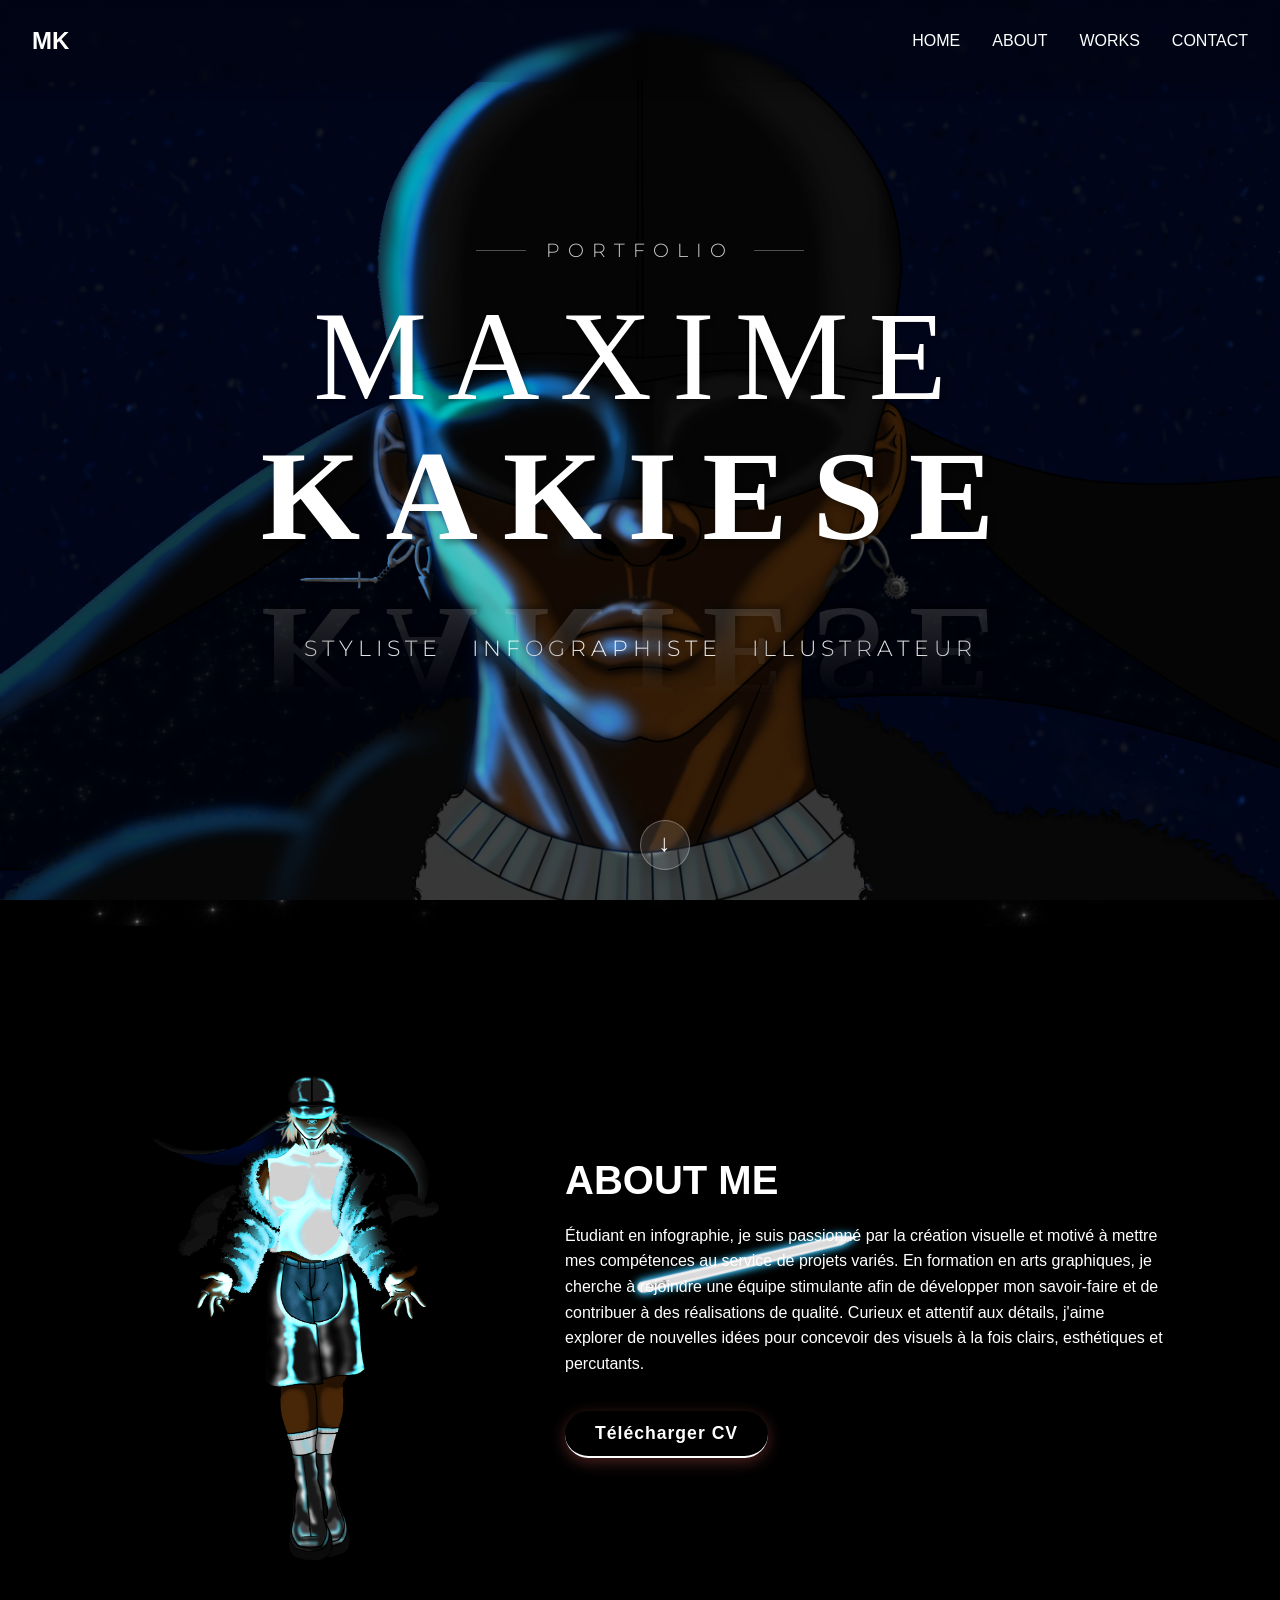
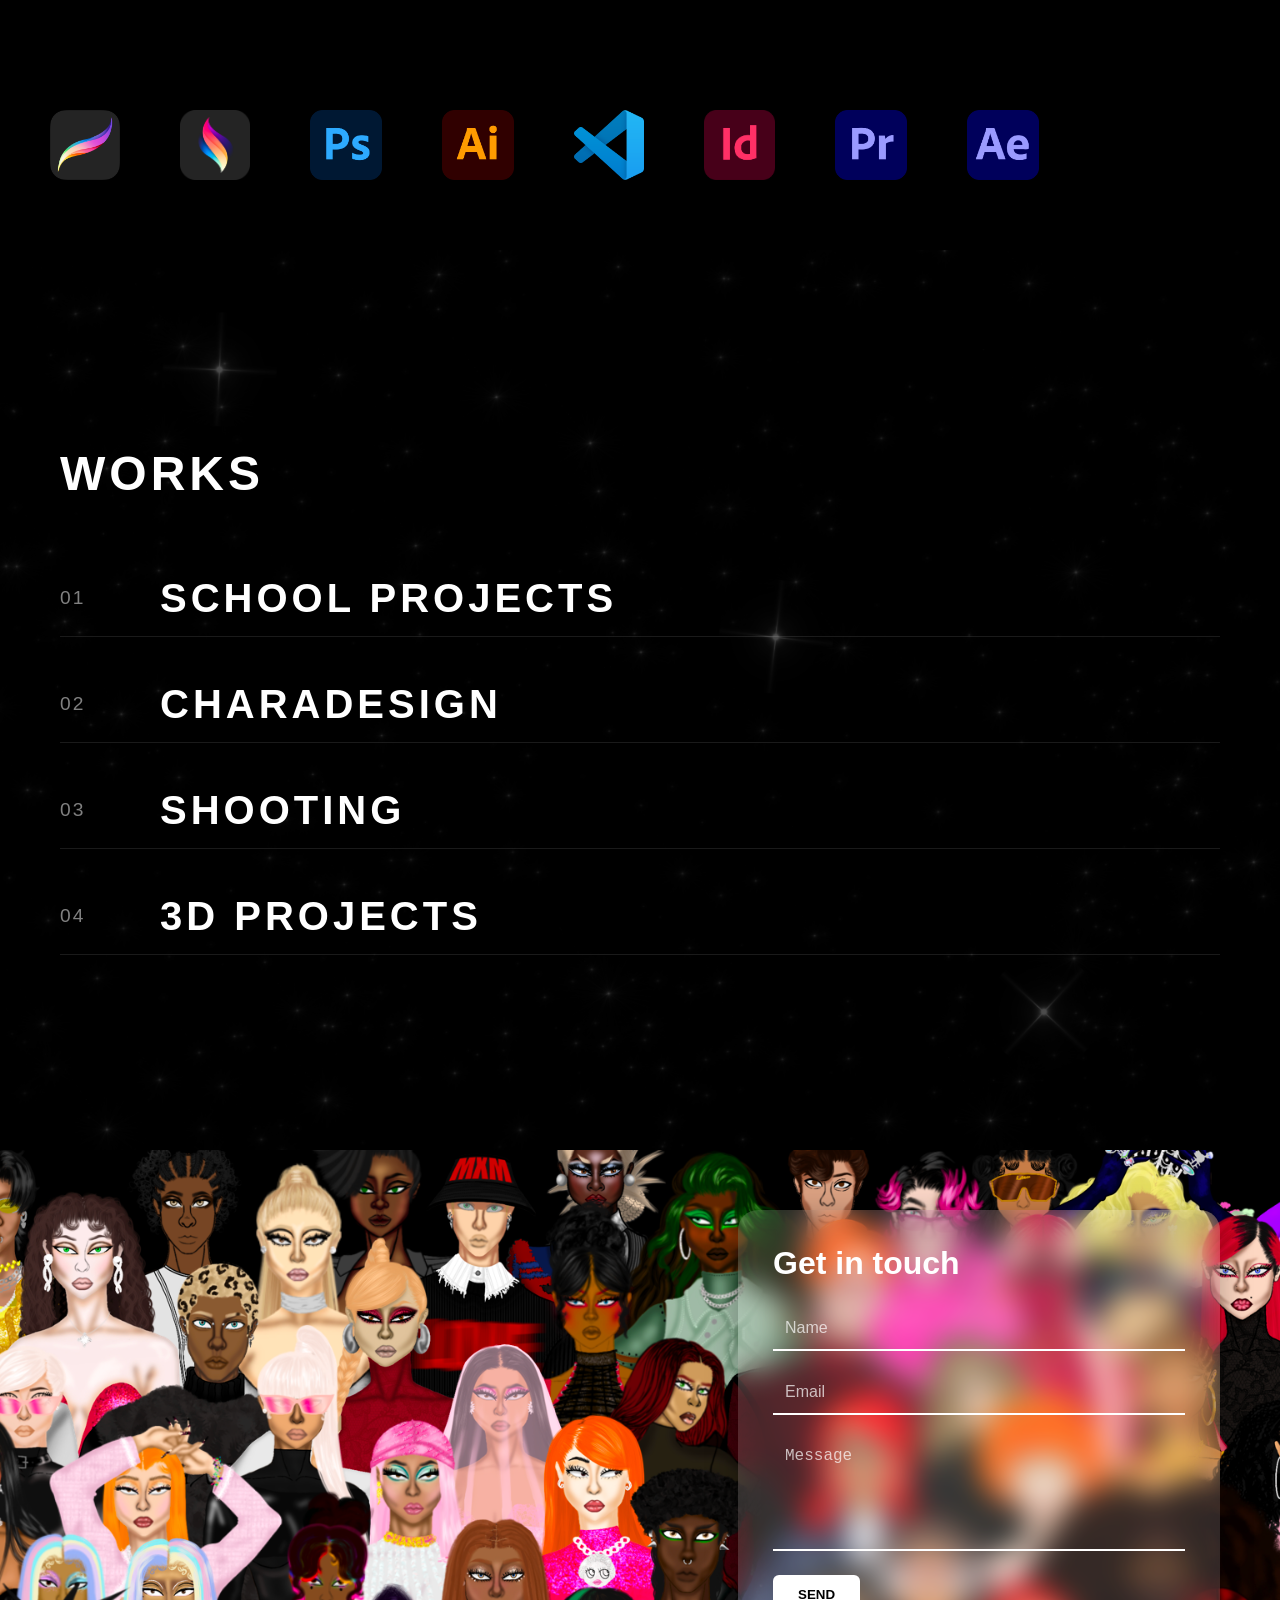
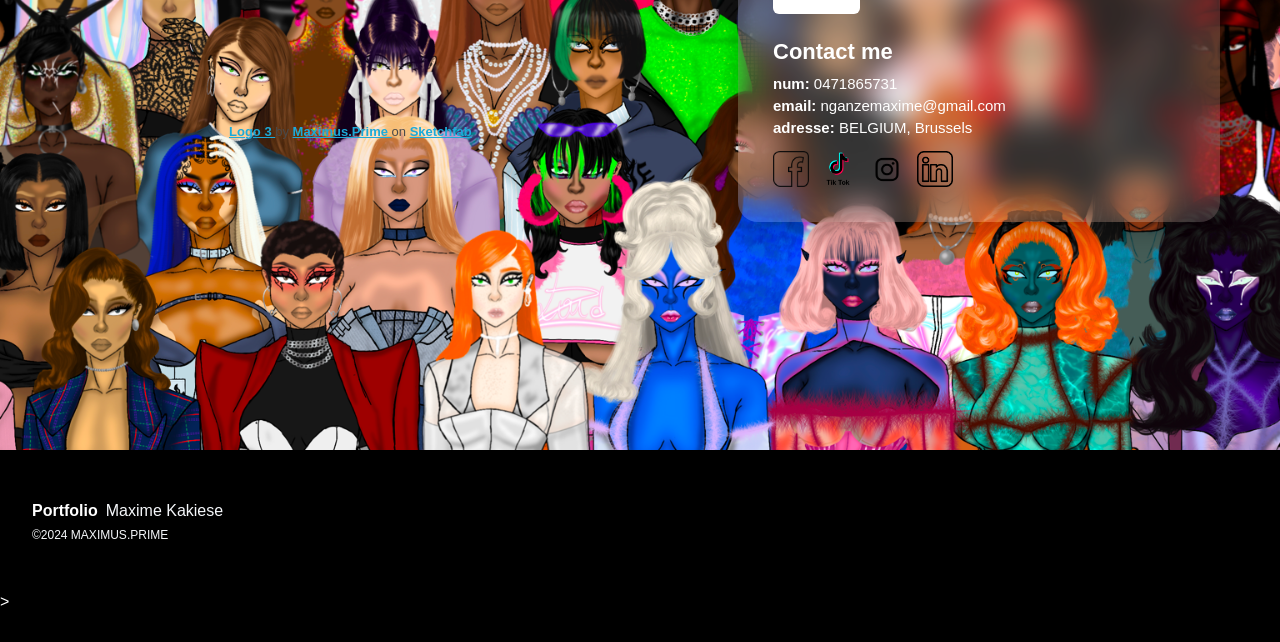
==== index.html @ 5332bec7 "Update link for fashion project in index.html" ====
<!DOCTYPE html>
<html lang="fr">
<head>
  <meta charset="UTF-8">
  <meta name="viewport" content="width=device-width, initial-scale=1.0">
  <title>Portfolio - Maxime Kakiese</title>
  <link rel="stylesheet" href="esthetic.css">
  <link rel="stylesheet" href="about.css">
  <link rel="stylesheet" href="works.css">
  <link rel="stylesheet" href="contact.css">
  <link rel="stylesheet" href="footer.css">
  <link rel="stylesheet" href="three.js">

  <!-- Google Fonts pour une typographie spéciale -->
<link rel="preconnect" href="https://fonts.googleapis.com">
<link rel="preconnect" href="https://fonts.gstatic.com" crossorigin>
<link href="https://fonts.googleapis.com/css2?family=Cormorant+Garamond:wght@300;400;600;700&family=Montserrat:wght@300;400;500&display=swap" rel="stylesheet">
</head>

<body>

<!-- Section Hero -->
<section class="hero" id="home">
  <div class="overlay"></div>

  <!-- Navbar -->
  <header class="navbar">
    <div class="logo">
      <img src="logo moi/Logo navbar.png" alt="Maxime Kakiese Logo" onerror="this.style.display='none'; this.nextElementSibling.style.display='block';">
      <span class="logo-text">MK</span>
    </div>
    <nav class="nav-links" id="navLinks">
      <a href="#home">HOME</a>
      <a href="#about">ABOUT</a>
      <a href="#works">WORKS</a>
      <a href="#contact">CONTACT</a>
    </nav>
    <div class="hamburger" id="hamburger">
      <span></span>
      <span></span>
      <span></span>
      <span></span>
    </div>
  </header>

  <!-- Contenu principal de la bannière -->
  <div class="hero-content">
    <!-- Texte "PORTFOLIO" en haut avec animation -->
    <div class="hero-supra">PORTFOLIO</div>
    
    <!-- Nom principal avec animation -->
    <div class="hero-name-container">
      <div class="first-name">MAXIME</div>
      <div class="last-name">KAKIESE</div>
    </div>
    
    <!-- Titres avec animation -->
    <div class="hero-titles">
      <div class="title-item" id="title1">STYLISTE</div>
      <div class="title-item" id="title2">INFOGRAPHISTE</div>
      <div class="title-item" id="title3">ILLUSTRATEUR</div>
    </div>
  </div>
  
  <!-- Bouton scroll -->
  <div class="scroll-indicator">
    <div class="scroll-btn">
      <span class="scroll-arrow">↓</span>
      <span class="scroll-text"></span>
    </div>
  </div>
</section>


  <!-- Script menu mobile -->
  <script>
const hamburger = document.getElementById('hamburger');
const navLinks = document.getElementById('navLinks');

hamburger.addEventListener('click', () => {
  navLinks.classList.toggle('active');
  hamburger.classList.toggle('active');
  
  // Empêcher le scroll quand le menu est ouvert
  if (navLinks.classList.contains('active')) {
    document.body.style.overflow = 'hidden';
  } else {
    document.body.style.overflow = 'auto';
  }
});

// Fermer le menu quand on clique sur un lien
navLinks.addEventListener('click', (e) => {
  if (e.target.tagName === 'A') {
    navLinks.classList.remove('active');
    hamburger.classList.remove('active');
    document.body.style.overflow = 'auto';
  }
});
  </script>

  <!-- Script pour l'effet shine sur mobile -->
<script>
// Gestion de l'effet shine sur mobile
const shinyBtn = document.querySelector('.shiny-btn');

if (shinyBtn) {
  // Pour les appareils tactiles
  shinyBtn.addEventListener('touchstart', function() {
    this.classList.add('hover-effect');
  });

  shinyBtn.addEventListener('touchend', function() {
    this.classList.remove('hover-effect');
  });

  // Détection des appareils tactiles
  if ('ontouchstart' in window) {
    document.body.classList.add('touch-device');
  }
}
</script>


  <!-- Section Présentation -->
  <section class="about-section" id="about">
    <div class="about-container">
      
      <!-- Bloc Personnage -->
      <div class="character">
        <img src="moi/moi.png" alt="Personnage" class="personnage">
        <img src="moi/stylet.png" alt="Stylet" class="stylus">
      </div>

      <!-- Bloc Texte -->
      <div class="about-text">
        <h1>ABOUT ME</h1>
        <p>
        Étudiant en infographie, je suis passionné par la création visuelle et motivé à mettre mes compétences au service de projets variés. En formation en arts graphiques, je cherche à rejoindre une équipe stimulante afin de développer mon savoir-faire et de contribuer à des réalisations de qualité. Curieux et attentif aux détails, j'aime explorer de nouvelles idées pour concevoir des visuels à la fois clairs, esthétiques et percutants.
        </p>
        <p>
        
        </p>
        <a href="CV-V4.pdf" class="shiny-btn about-btn">Télécharger CV</a>
       <!--<a href="CV-V3.pdf"><button class="shiny-btn">Télécharger CV</button></a>-->
       <!--  <a href="chemin/vers/votre/cv.pdf" target="_blank" class="shiny-btn about-btn" id="download-cv">Télécharger CV</a>-->
      </div>
    </div>

    <!-- Bandeau Logos (dans la section) -->
    <div class="logo-bar">
      <div class="logo-track">
        <img src="logo app/Procreate-Icon.png" alt="Procreate">
        <img src="logo app/dreams.D3DCTxzr.png" alt="Procreate 2">
        <img src="logo app/Adobe_Photoshop_CC_icon.svg.png" alt="Photoshop">
        <img src="logo app/Adobe_Illustrator_CC_icon.svg.png" alt="Illustrator">
        <img src="logo app/Visual_Studio_Code_1.35_icon.svg.png" alt="VS Code">
        <img src="logo app/Adobe_InDesign_CC_icon.svg.png" alt="InDesign">
        <img src="logo app/Adobe_Premiere_Pro_CC_icon.svg.png" alt="Premiere Pro">
        <img src="logo app/Adobe_After_Effects_CC_icon.svg.png" alt="After Effects">
      </div>
    </div>

  </section>

<section class="works-section" id="works">
  <div class="works-menu-container">
    <!-- Titre de section -->
    <h2 class="works-title">WORKS</h2>
    
    <!-- Menu vertical -->
    <div class="works-menu">
      <a href="https://galerie-scolaire-mq0j1orfd-nganzemaxime-7551s-projects.vercel.app/" class="works-item" id="item-fashion">
        <span class="works-number">01</span>
        <span class="works-name"> SCHOOL PROJECTs</span>
      </a>
      
      <a href="https://galerie-dessin-3cbs10uhy-nganzemaxime-7551s-projects.vercel.app/" class="works-item" id="item-charadesign">
        <span class="works-number">02</span>
        <span class="works-name">CHARADESIGN</span>
      </a>
      
      <a href="https://galerie-shoot.vercel.app/" class="works-item" id="item-shooting">
        <span class="works-number">03</span>
        <span class="works-name">SHOOTING</span>
      </a>
      
      <!-- Ajoutez d'autres liens si nécessaire -->
      <a href="about-sources.html" class="works-item" id="item-sources">
        <span class="works-number">04</span>
        <span class="works-name">3D PROJECTS</span>
      </a>
    </div>
  </div>
  
</section>





<!-- SECTION DE CONTACT -->
<section class="contact-section" id="contact">
  <div class="background"></div>

  <div class="contact-content-wrapper">
    <!-- ESPACE LOGO 3D -->
    <div id="logo-3d">
      <div class="sketchfab-embed-wrapper"> <iframe title="Logo 3" frameborder="0" allowfullscreen mozallowfullscreen="true" webkitallowfullscreen="true" allow="autoplay; fullscreen; xr-spatial-tracking" xr-spatial-tracking execution-while-out-of-viewport execution-while-not-rendered web-share src="https://sketchfab.com/models/71f1db6364d34d839df7a7aacc766dfe/embed?autospin=1&transparent=1"> </iframe> <p style="font-size: 13px; font-weight: normal; margin: 10px; color: #4A4A4A;"> <a href="https://sketchfab.com/3d-models/logo-3-71f1db6364d34d839df7a7aacc766dfe?utm_medium=embed&utm_campaign=share-popup&utm_content=71f1db6364d34d839df7a7aacc766dfe" target="_blank" rel="nofollow" style="font-weight: bold; color: #1CAAD9;"> Logo 3 </a> by <a href="https://sketchfab.com/Maximus.Prime?utm_medium=embed&utm_campaign=share-popup&utm_content=71f1db6364d34d839df7a7aacc766dfe" target="_blank" rel="nofollow" style="font-weight: bold; color: #1CAAD9;"> Maximus.Prime </a> on <a href="https://sketchfab.com?utm_medium=embed&utm_campaign=share-popup&utm_content=71f1db6364d34d839df7a7aacc766dfe" target="_blank" rel="nofollow" style="font-weight: bold; color: #1CAAD9;">Sketchfab</a></p></div>




    </div>

<!-- BLOC CONTACT -->
<div class="contact-container">
  <form class="contact-form" id="contactForm">
    <h1>Get in touch</h1>
    <input type="text" name="name" placeholder="Name" required />
    <input type="email" name="email" placeholder="Email" required />
    <textarea name="message" placeholder="Message" rows="5" required></textarea>
    <button type="submit" id="submitBtn">SEND</button>
  </form>

  <div class="contact-info">
    <h2>Contact me</h2>
    <p><strong>num:</strong> 0471865731</p>
    <p><strong>email:</strong> nganzemaxime@gmail.com</p>
    <p><strong>adresse:</strong> BELGIUM, Brussels</p>
    <div class="socials">
      <a href="#"><img src="logo app/51-513159_facebook-logo-transparent-white.png" alt="Facebook" /></a>
      <a href="https://www.tiktok.com/@iamloud_z?_r=1&_t=ZG-94BzWtivydd"><img src="logo app/pngimg.com - tiktok_PNG30.png" alt="TikTok" /></a>
      <a href="https://www.instagram.com/jonathankakiese?utm_source=qr"><img src="logo app/instagram-logo-black-transparent.png" alt="Instagram" /></a>
      <a href="https://www.linkedin.com/in/maxime-kakiese-841a61387/"><img src="logo app/Logos-Linkedin-icon.png" alt="LinkedIn" /></a>
    </div>
  </div>
</div>

<!-- Message de confirmation (caché par défaut) -->
<div class="form-message" id="formMessage"></div>

<!--
  <div class="social-icons">
  <a href="https://www.instagram.com/iamloud_z" target="_blank" rel="noopener noreferrer">
    <img src="logo moi/instagram.png" alt="Instagram">
  </a>

  <a href="https://www.linkedin.com/in/maxime-kakiese" target="_blank" rel="noopener noreferrer">
    <img src="logo moi/linkedin.png" alt="LinkedIn">
  </a>

  <a href="https://www.tiktok.com/@jonathankakiese" target="_blank" rel="noopener noreferrer">
    <img src="logo moi/Logo navbar.png" alt="Autre réseau">
  </a>
</div>
-->


</section>


  


  <script src="about.js"></script>
  


<div class="footer">
  <div class="bubbles">
    <div class="bubble" style="--size:2.0801652817889966rem; --distance:8.356971295036136rem; --position:40.74644174967222%; --time:3.2187860912496737s; --delay:-3.3993046930258206s;"></div>
    <div class="bubble" style="--size:4.79413348027648rem; --distance:8.441703613000762rem; --position:19.558237735217713%; --time:3.1686172576830463s; --delay:-2.111867102692128s;"></div>
    <div class="bubble" style="--size:2.2002923918567943rem; --distance:7.4368483302345565rem; --position:46.835436871168156%; --time:3.2511068614680076s; --delay:-2.5820266185089062s;"></div>
    <div class="bubble" style="--size:3.45601735907651rem; --distance:7.62945723366076rem; --position:24.588726623894267%; --time:2.877655592523197s; --delay:-3.061385321722062s;"></div>
    <div class="bubble" style="--size:4.670979673954733rem; --distance:7.4370767899321075rem; --position:69.19803264611028%; --time:2.9724944934061845s; --delay:-2.7743388896725025s;"></div>
    <div class="bubble" style="--size:2.1430797992438197rem; --distance:6.333213566619482rem; --position:48.73390339363167%; --time:2.5064142127991196s; --delay:-2.668653108448591s;"></div>
    <div class="bubble" style="--size:3.6658213135713362rem; --distance:9.139648422405013rem; --position:38.688835606724666%; --time:2.1659580995209304s; --delay:-3.1484379503641184s;"></div>
    <div class="bubble" style="--size:4.319315944463189rem; --distance:8.915546771080614rem; --position:15.083576455720927%; --time:2.069777634733503s; --delay:-3.5272912729315613s;"></div>
    <div class="bubble" style="--size:4.32759827264106rem; --distance:7.60105762257106rem; --position:68.62305266910731%; --time:2.3356470836693237s; --delay:-2.8078653577590047s;"></div>
   <div class="bubble" style="--size:5.088100430439583rem; --distance:9.01060264883295rem; --position:9.066366696155576%; --time:2.9627093329753187s; --delay:-3.7223478629738858s;"></div>    <div class="bubble" style="--size:3.9139108645642793rem; --distance:7.248060912600191rem; --position:90.89568505816577%; --time:3.987304790573343s; --delay:-2.069114962200583s;"></div>
    <div class="bubble" style="--size:2.0811133152477677rem; --distance:6.568315106847622rem; --position:-3.0564252982459728%; --time:3.113926096177311s; --delay:-2.2629748990066134s;"></div>
    <div class="bubble" style="--size:3.505975632678883rem; --distance:6.53902263141728rem; --position:33.28905482419788%; --time:3.8998991328241495s; --delay:-3.7716978275662223s;"></div>
    <div class="bubble" style="--size:4.454395556806114rem; --distance:9.586485673403656rem; --position:16.068053439715342%; --time:2.191312027118534s; --delay:-2.244272759414796s;"></div>
    <div class="bubble" style="--size:3.5052182216732213rem; --distance:9.800943636013361rem; --position:34.277693766523875%; --time:3.064334899267845s; --delay:-2.9363087756076007s;"></div>
    <div class="bubble" style="--size:5.12446127846137rem; --distance:9.425915918179946rem; --position:84.29119239694624%; --time:2.811999905285857s; --delay:-3.2633071035009684s;"></div>
    <div class="bubble" style="--size:4.7003423767863275rem; --distance:7.363263775316821rem; --position:92.05142989800795%; --time:2.770966489150174s; --delay:-3.2920182105841382s;"></div>
    <div class="bubble" style="--size:2.5843321307721228rem; --distance:9.137603543237082rem; --position:99.48122896096214%; --time:3.1293920682857914s; --delay:-2.869505655879614s;"></div>
    <div class="bubble" style="--size:4.047261470479222rem; --distance:7.925977988277219rem; --position:10.883067230343318%; --time:3.7499428990263404s; --delay:-2.344960651531901s;"></div>
    <div class="bubble" style="--size:4.914754050453889rem; --distance:9.034929433029813rem; --position:30.352119022777657%; --time:2.5277001447449754s; --delay:-2.921912528387932s;"></div>
    <div class="bubble" style="--size:2.1601382488532233rem; --distance:9.187251433303508rem; --position:98.92363794786503%; --time:2.804264870304999s; --delay:-2.6627735532692727s;"></div>
    <div class="bubble" style="--size:2.5055814133706376rem; --distance:7.203548061722517rem; --position:43.7282397901945%; --time:2.408669717780362s; --delay:-3.5778688312260223s;"></div>
    <div class="bubble" style="--size:4.64472500417842rem; --distance:6.784699593758074rem; --position:67.2447409707455%; --time:2.0660578184116325s; --delay:-3.3257653805356067s;"></div>
    <div class="bubble" style="--size:4.657880328340011rem; --distance:8.130851052641585rem; --position:42.55658066819681%; --time:3.4919892177402736s; --delay:-2.3414497337078024s;"></div>
    <div class="bubble" style="--size:2.72419106043846rem; --distance:7.432364639406977rem; --position:66.99933891826103%; --time:2.7622281589609385s; --delay:-2.629503628750692s;"></div>
    <div class="bubble" style="--size:3.5900408416055187rem; --distance:9.821120623248552rem; --position:88.12518379411304%; --time:2.81745678613171s; --delay:-3.373351126740178s;"></div>
    <div class="bubble" style="--size:2.047289260526629rem; --distance:8.32349835425946rem; --position:74.91115091941366%; --time:3.7393908388108237s; --delay:-2.055419057877044s;"></div>
    <div class="bubble" style="--size:4.3512193258625125rem; --distance:8.775454582274406rem; --position:36.69045692076773%; --time:2.5693639742963468s; --delay:-3.3644312687801277s;"></div>
    <div class="bubble" style="--size:4.383594749101797rem; --distance:8.587590015860538rem; --position:68.29099477635107%; --time:3.8216316459051485s; --delay:-3.540679818537996s;"></div>
    <div class="bubble" style="--size:3.7051683687507895rem; --distance:6.704766521340973rem; --position:44.84811931129352%; --time:3.747838622546609s; --delay:-3.4210639138635073s;"></div>
    <div class="bubble" style="--size:5.782604955104677rem; --distance:6.694438180906675rem; --position:15.67030459350579%; --time:3.095049038768793s; --delay:-3.467584855774032s;"></div>
    <div class="bubble" style="--size:2.116680712474891rem; --distance:8.71016219605696rem; --position:96.39282564565995%; --time:3.4495470514582127s; --delay:-3.514173406767544s;"></div>
    <div class="bubble" style="--size:5.267961340933356rem; --distance:7.1501285311357075rem; --position:6.152802175569947%; --time:3.0544132800723127s; --delay:-3.237706662558637s;"></div>
    <div class="bubble" style="--size:2.097261485903231rem; --distance:9.612134217239966rem; --position:7.296041123983404%; --time:2.827006237973819s; --delay:-3.6444794304875523s;"></div>

    <div class="bubble" style="--size:2.568045499114275rem; --distance:7.800506233514773rem; --position:34.62082563268174%; --time:3.3784913117863304s; --delay:-3.384942379789288s;"></div>
    <div class="bubble" style="--size:5.766635388420605rem; --distance:6.140350477179932rem; --position:39.00839788142505%; --time:3.204435386681142s; --delay:-3.5064128541970745s;"></div>
    <div class="bubble" style="--size:4.163181216524672rem; --distance:9.771865240805404rem; --position:70.91090053859094%; --time:3.1099519281367476s; --delay:-3.4984008087311116s;"></div>
    <div class="bubble" style="--size:4.71858816620259rem; --distance:9.429697889302663rem; --position:55.61694956281055%; --time:3.6356934381624058s; --delay:-2.147984578030793s;"></div>
    <div class="bubble" style="--size:3.6348183957157705rem; --distance:7.344102465227895rem; --position:57.7538042306058%; --time:3.9204431044604924s; --delay:-2.294467034210078s;"></div>
    <div class="bubble" style="--size:3.5969542084793513rem; --distance:6.633358677948902rem; --position:39.61889479132807%; --time:3.3113446017008368s; --delay:-3.1855793816956037s;"></div>
    <div class="bubble" style="--size:4.986860542002042rem; --distance:8.825207047583172rem; --position:23.388594598743218%; --time:3.496484824739842s; --delay:-2.2134003404551827s;"></div>
    <div class="bubble" style="--size:3.127574408354943rem; --distance:9.351483592792723rem; --position:52.34594722482738%; --time:2.815821941388704s; --delay:-2.8259428782675946s;"></div>
    <div class="bubble" style="--size:3.3777076489712163rem; --distance:9.699626858015701rem; --position:102.74750156210389%; --time:3.6534461431464758s; --delay:-2.274741897638556s;"></div>
    <div class="bubble" style="--size:5.947888396949048rem; --distance:6.764741866743013rem; --position:35.854427015488724%; --time:2.0959027741461376s; --delay:-2.2579074970632953s;"></div>
    <div class="bubble" style="--size:2.773575836383449rem; --distance:6.6331835836701rem; --position:12.025413143768297%; --time:2.1127247823923416s; --delay:-2.149816091054432s;"></div>
    <div class="bubble" style="--size:3.800101485949029rem; --distance:8.531012896258211rem; --position:101.86383941811775%; --time:2.2223632980380863s; --delay:-2.9584504649214622s;"></div>
    <div class="bubble" style="--size:4.909208232366935rem; --distance:6.695030176821354rem; --position:20.094660995333037%; --time:2.859314080224599s; --delay:-3.5390838557811057s;"></div>
    <div class="bubble" style="--size:5.399527284194774rem; --distance:7.387841828654961rem; --position:2.9521242964454792%; --time:3.1798145448258484s; --delay:-2.0165668796800764s;"></div>
    <div class="bubble" style="--size:3.8599681296839767rem; --distance:9.188046800202901rem; --position:69.58415431597318%; --time:2.7199668527288323s; --delay:-2.6464332668477675s;"></div>
    <div class="bubble" style="--size:5.2637380929126625rem; --distance:6.4764454888723675rem; --position:55.52107077566021%; --time:2.212659963986764s; --delay:-3.5315166301219953s;"></div>
    <div class="bubble" style="--size:2.514715671086261rem; --distance:9.745153448146517rem; --position:34.0564351439898%; --time:3.306248681994356s; --delay:-2.582307986330685s;"></div>
    <div class="bubble" style="--size:2.0659565506716238rem; --distance:7.327670623148885rem; --position:96.65344010841864%; --time:3.0665574529535196s; --delay:-2.608343163307657s;"></div>
    <div class="bubble" style="--size:2.679509129664135rem; --distance:8.903366505079742rem; --position:34.21004375998591%; --time:3.618292135841829s; --delay:-3.3047471525103114s;"></div>
    <div class="bubble" style="--size:4.964890401615368rem; --distance:6.967063499886671rem; --position:20.178244142301043%; --time:3.577669336045589s; --delay:-2.6167218066744917s;"></div>
    <div class="bubble" style="--size:5.121779562518553rem; --distance:9.18770135421465rem; --position:64.94790942909175%; --time:2.347719731074421s; --delay:-3.9818731433693713s;"></div>
    <div class="bubble" style="--size:4.948895181695038rem; --distance:6.363558453159277rem; --position:46.900774330839404%; --time:3.743783161718933s; --delay:-3.4519882482975843s;"></div>
    <div class="bubble" style="--size:4.585772878635666rem; --distance:7.0372921801571655rem; --position:61.68924252451403%; --time:3.8350480084353173s; --delay:-2.660732065574848s;"></div>

    <div class="bubble" style="--size:2.954202415791088rem; --distance:8.940796876483848rem; --position:85.76084080758342%; --time:2.147309897309582s; --delay:-2.814592757867444s;"></div>
    <div class="bubble" style="--size:4.286777453069054rem; --distance:8.335441796876735rem; --position:97.81755088070393%; --time:2.174671274044825s; --delay:-2.96514261011459s;"></div>
    <div class="bubble" style="--size:2.8641368646374756rem; --distance:8.544724431086536rem; --position:76.32887811001042%; --time:2.8880759311976005s; --delay:-2.1755015501860173s;"></div>
    <div class="bubble" style="--size:4.963202406648781rem; --distance:6.704712641960918rem; --position:60.84115196365336%; --time:2.588074445166666s; --delay:-3.640652418589479s;"></div>
    <div class="bubble" style="--size:3.9069365920554633rem; --distance:6.6466944243947195rem; --position:50.921869270150445%; --time:3.957887725766561s; --delay:-2.11817537955826s;"></div>
    <div class="bubble" style="--size:3.989966651247684rem; --distance:7.30863148669157rem; --position:19.47755441375196%; --time:2.0516754218067366s; --delay:-3.9194395056480618s;"></div>
    <div class="bubble" style="--size:5.014495469167585rem; --distance:9.387737716649232rem; --position:34.92221827227581%; --time:2.288501650871724s; --delay:-3.2241174920151825s;"></div>
    <div class="bubble" style="--size:2.78677823039975rem; --distance:9.719802977316395rem; --position:21.559453833275278%; --time:2.6356560015252573s; --delay:-2.7999041182410243s;"></div>
    <div class="bubble" style="--size:2.016366105892785rem; --distance:6.768282097334048rem; --position:100.92132274594834%; --time:2.8614672812931814s; --delay:-3.325563953640664s;"></div>
    <div class="bubble" style="--size:4.91724848255973rem; --distance:8.305115939344724rem; --position:3.3926648182703225%; --time:2.959948534905841s; --delay:-3.76033390315226s;"></div>
    <div class="bubble" style="--size:5.485641130435271rem; --distance:9.87030019230409rem; --position:69.83767483405111%; --time:2.3345342756155474s; --delay:-3.709611741986537s;"></div>
    <div class="bubble" style="--size:2.299112266179397rem; --distance:9.698518822470014rem; --position:56.559965429429475%; --time:3.1074592901343103s; --delay:-2.3134563365970284s;"></div>
    <div class="bubble" style="--size:4.36047845957734rem; --distance:7.315604769412225rem; --position:23.89776291392093%; --time:3.9370064443129023s; --delay:-2.5025701420217565s;"></div>
    <div class="bubble" style="--size:4.532087366489798rem; --distance:8.396424045837085rem; --position:1.423757439209183%; --time:2.326626478121457s; --delay:-3.6616718653111686s;"></div>
    <div class="bubble" style="--size:5.729045904878211rem; --distance:6.394125527006471rem; --position:13.440145870307894%; --time:2.537437788304671s; --delay:-3.354077044360989s;"></div>
    <div class="bubble" style="--size:2.4076952702561814rem; --distance:9.513394518980231rem; --position:99.35965698596462%; --time:2.48969034540198s; --delay:-2.2442230761059796s;"></div>
    <div class="bubble" style="--size:3.128536898333489rem; --distance:7.425045036307743rem; --position:15.352698079184847%; --time:2.883322244039765s; --delay:-2.1774042332270063s;"></div>
    <div class="bubble" style="--size:3.525563251281632rem; --distance:6.792042861976981rem; --position:66.9577330367099%; --time:2.964116557209059s; --delay:-3.2560290068897877s;"></div>
    <div class="bubble" style="--size:3.158199581683049rem; --distance:8.284024463904595rem; --position:33.1368309747279%; --time:2.8317877357628705s; --delay:-3.2680314937314865s;"></div>

    <div class="bubble" style="--size:2.87847992586745rem; --distance:6.008315248761868rem; --position:57.71338972193868%; --time:2.3681737765267896s; --delay:-3.4329202265748697s;"></div>
    <div class="bubble" style="--size:4.833439434171885rem; --distance:9.119720350190702rem; --position:88.55060143478352%; --time:2.15196706115023s; --delay:-2.440059791687313s;"></div>
    <div class="bubble" style="--size:4.259141146501231rem; --distance:7.901223095918405rem; --position:13.330926183784374%; --time:3.432221386900755s; --delay:-2.9717306807719033s;"></div>
    <div class="bubble" style="--size:4.273586442117256rem; --distance:7.894373694193022rem; --position:81.5078263970484%; --time:3.5016318413963963s; --delay:-3.194899217766803s;"></div>
    <div class="bubble" style="--size:3.1524992306198563rem; --distance:9.599490268960775rem; --position:98.71042260087656%; --time:3.186853290448204s; --delay:-2.167145121679683s;"></div>
    <div class="bubble" style="--size:3.1090821110755984rem; --distance:8.13805287200202rem; --position:52.13088299804877%; --time:2.299938718105114s; --delay:-2.53861687181362s;"></div>
    <div class="bubble" style="--size:4.6104444368153645rem; --distance:6.981623107934642rem; --position:16.7160515307605%; --time:2.6081243171935893s; --delay:-3.8506409113649807s;"></div>

    <div class="bubble" style="--size:3.2513635137795234rem; --distance:7.493483374043236rem; --position:50.543240468411184%; --time:3.3931685504709854s; --delay:-3.7483048260640675s;"></div>
    <div class="bubble" style="--size:5.1813553087435675rem; --distance:6.8786450259545635rem; --position:43.894229655113264%; --time:3.456092346055532s; --delay:-2.3554842231518025s;"></div>
    <div class="bubble" style="--size:2.9229997041665152rem; --distance:7.066350614054995rem; --position:73.201168436049%; --time:3.3833234913800747s; --delay:-3.8505852000728367s;"></div>
    <div class="bubble" style="--size:3.4979934730820768rem; --distance:7.609980978140297rem; --position:97.80650885496007%; --time:3.0978901418980307s; --delay:-2.584364463744529s;"></div>
    <div class="bubble" style="--size:5.012727749731917rem; --distance:7.572465864475774rem; --position:90.2735712922837%; --time:2.4596048628920437s; --delay:-3.8185479786781444s;"></div>
    <div class="bubble" style="--size:2.881430585834379rem; --distance:6.816852995953364rem; --position:11.924205852283013%; --time:3.2880703732190484s; --delay:-2.7933706996889924s;"></div>
    <div class="bubble" style="--size:2.958077900134069rem; --distance:9.953580211581286rem; --position:22.72818629170444%; --time:3.6858850515411103s; --delay:-3.742685385386676s;"></div>
  
    <div class="bubble" style="--size:5.8479888694652225rem; --distance:6.719782841225927rem; --position:70.6709927105192%; --time:3.1782817923020428s; --delay:-3.7334132149517023s;"></div>
    <div class="bubble" style="--size:2.25663583607158rem; --distance:8.371870685835324rem; --position:83.6450936514897%; --time:3.3887970226557655s; --delay:-3.901272189650281s;"></div>
    <div class="bubble" style="--size:5.121681938540652rem; --distance:8.910212305997943rem; --position:100.69408400441056%; --time:3.0584072552290205s; --delay:-2.6259339178136205s;"></div>
    <div class="bubble" style="--size:5.011242434143251rem; --distance:7.77513736717247rem; --position:33.56745482297396%; --time:2.044531388125285s; --delay:-3.7804741259469776s;"></div>
    <div class="bubble" style="--size:3.1393421566985866rem; --distance:9.388908602179905rem; --position:23.10928105974012%; --time:2.3403045404931353s; --delay:-3.1598885046074976s;"></div>
  </div>
  <div class="content">
    <div>
      <div><b>Portfolio</b><a href="#">Maxime Kakiese</a>
    </div>
    <div><a class="image" href="https://codepen.io/z-" target="_blank" style="background-image: url(&quot;https://s3-us-west-2.amazonaws.com/s.cdpn.io/199011/happy.svg&quot;)"></a>
      <p>©2024 MAXIMUS.PRIME</p>
    </div>
  </div>
</div>
<svg style="position:fixed; top:100vh">
  <defs>
    <filter id="blob">
      <feGaussianBlur in="SourceGraphic" stdDeviation="10" result="blur"></feGaussianBlur>
      <feColorMatrix in="blur" mode="matrix" values="1 0 0 0 0  0 1 0 0 0  0 0 1 0 0  0 0 0 19 -9" result="goo"></feColorMatrix>
      <feComposite in="SourceGraphic" in2="goo" operator="atop"></feComposite>
    </filter>
  </defs>
</svg>


<!-- logo 3d script-->>
<script type="module">


  const container = document.getElementById("logo-3d");
  const width = container.clientWidth;
  const height = container.clientHeight;

  const scene = new THREE.Scene();
  const camera = new THREE.PerspectiveCamera(45, width / height, 0.1, 1000);
  const renderer = new THREE.WebGLRenderer({ alpha: true, antialias: true });
  renderer.setSize(width, height);
  container.appendChild(renderer.domElement);

  const light = new THREE.HemisphereLight(0xffffff, 0x444444, 1);
  scene.add(light);

  let model;
  const loader = new GLTFLoader();
  loader.load("Boîte ext.glb", function (gltf) {
    model = gltf.scene;
    model.scale.set(10, 10, 10);
    scene.add(model);
    animate();
  }, undefined, function (error) {
    console.error("❌ Erreur de chargement :", error);
  });

  camera.position.z = 5;

  const controls = new OrbitControls(camera, renderer.domElement);
  controls.enableDamping = true;
  controls.enablePan = false;
  controls.enableZoom = true;

  let isUserInteracting = false;
  controls.addEventListener("start", () => { isUserInteracting = true; });
  controls.addEventListener("end", () => { isUserInteracting = false; });

  function animate() {
    requestAnimationFrame(animate);
    if (model && !isUserInteracting) {
      model.rotation.y += 0.005;
    }
    controls.update();
    renderer.render(scene, camera);
  }
</script>

<script>
document.addEventListener('DOMContentLoaded', function() {
  const form = document.getElementById('contactForm');
  const submitBtn = document.getElementById('submitBtn');
  const formMessage = document.getElementById('formMessage');
  
  // Créer l'élément de message s'il n'existe pas
  if (!formMessage) {
    const messageDiv = document.createElement('div');
    messageDiv.id = 'formMessage';
    messageDiv.className = 'form-message';
    form.parentNode.appendChild(messageDiv);
  }
  
  if (form) {
    form.addEventListener('submit', async function(e) {
      e.preventDefault(); // Empêche la redirection
      
      // Récupérer les données du formulaire
      const formData = new FormData(form);
      
      // Désactiver le bouton pendant l'envoi
      submitBtn.disabled = true;
      submitBtn.textContent = 'ENVOI EN COURS...';
      
      try {
        // Envoyer les données à Formspree en AJAX
        const response = await fetch('https://formspree.io/f/xrearnvy', {
          method: 'POST',
          body: formData,
          headers: {
            'Accept': 'application/json'
          }
        });
        
        if (response.ok) {
          // Succès - Afficher le message de confirmation
          showFormMessage('Message envoyé avec succès !', 'success');
          form.reset(); // Réinitialiser le formulaire
        } else {
          // Erreur
          const data = await response.json();
          showFormMessage('Erreur: ' + (data.error || 'Formulaire non trouvé'), 'error');
        }
      } catch (error) {
        // Erreur réseau
        showFormMessage('Erreur de connexion. Veuillez réessayer.', 'error');
        console.error('Erreur:', error);
      } finally {
        // Réactiver le bouton
        submitBtn.disabled = false;
        submitBtn.textContent = 'SEND';
      }
    });
  }
  
  // Fonction pour afficher le message
  function showFormMessage(message, type) {
    const messageDiv = document.getElementById('formMessage');
    if (!messageDiv) return;
    
    messageDiv.textContent = message;
    messageDiv.className = `form-message ${type} show`;
    
    // Cacher le message après 5 secondes
    setTimeout(() => {
      messageDiv.classList.remove('show');
    }, 5000);
  }
});
</script>















</body>
</html>
---- esthetic.css ----
/* Reset */
* {
  margin: 0;
  padding: 0;
  box-sizing: border-box;
}

body, html {
  font-family: Arial, sans-serif;
  height: 100%;
}

/* ===== STYLE STUDIO GHIBLI POUR LA BANNIÈRE ===== */

.hero {
  position: relative;
  min-height: 100vh;
  background: url('moi/Illustration_sans_titre 2.png') no-repeat center center/cover;
  display: flex;
  flex-direction: column;
  color: white;
  overflow: hidden;
}

.overlay {
  position: absolute;
  inset: 0;
  background: rgba(0, 0, 0, 0.25);
  z-index: 1;
}

/* Navbar */
.navbar {
  position: fixed;
  top: 0;
  left: 0;
  width: 100%;
  z-index: 1000;
  display: flex;
  justify-content: space-between;
  align-items: center;
  padding: 1rem 2rem;
  background: rgba(0, 0, 0, 0.2);
  backdrop-filter: blur(5px);
}

.navbar::after {
  content: '';
  position: absolute;
  bottom: -20px;
  left: 0;
  width: 100%;
  height: 20px;
  background: linear-gradient(to bottom, rgba(0, 0, 0, 0.15), transparent);
  backdrop-filter: blur(8px);
  pointer-events: none;
  z-index: -1;
}

/* Logo */
.logo {
  display: flex;
  align-items: center;
  height: 50px;
}

.logo img {
  height: 100%;
  width: auto;
  max-width: 120px;
  object-fit: contain;
  transition: opacity 0.3s ease;
}

.logo img:hover {
  opacity: 0.8;
}

.logo-text {
  font-size: 1.5rem;
  font-weight: bold;
  color: white;
  display: none;
}

.nav-links {
  display: flex;
  gap: 2rem;
}

.nav-links a {
  text-decoration: none;
  color: white;
  font-weight: 500;
  transition: color 0.3s;
}

.nav-links a:hover {
  color: #38bdf8;
}

/* Hamburger */
.hamburger {
  display: none;
  flex-direction: column;
  gap: 5px;
  cursor: pointer;
  z-index: 1001;
}

.hamburger span {
  width: 25px;
  height: 3px;
  background: white;
  border-radius: 2px;
  transition: all 0.3s ease;
  transform-origin: center;
}

.hamburger.active span:nth-child(1) {
  transform: rotate(45deg) translate(6px, 6px);
}

.hamburger.active span:nth-child(2) {
  opacity: 0;
  transform: scale(0);
}

.hamburger.active span:nth-child(3) {
  transform: rotate(-45deg) translate(6px, -6px);
}

/* Contenu principal - CENTRÉ */
.hero-content {
  position: relative;
  z-index: 5;
  flex: 1;
  display: flex;
  flex-direction: column;
  justify-content: center;
  align-items: center;
  padding: 0 20px;
  text-align: center;
  min-height: 100vh;
  margin: 0;
  padding-top: 0;
  padding-bottom: 0;
}

/* Texte supérieur "PORTFOLIO" */
.hero-supra {
  font-family: 'Montserrat', sans-serif;
  font-size: 1.2rem;
  letter-spacing: 8px;
  text-transform: uppercase;
  color: rgba(255, 255, 255, 0.8);
  margin-bottom: 30px;
  font-weight: 300;
  animation: fadeInDown 1.2s ease forwards;
  opacity: 0;
  transform: translateY(-30px);
  position: relative;
}

.hero-supra::before,
.hero-supra::after {
  content: '';
  position: absolute;
  top: 50%;
  width: 50px;
  height: 1px;
  background: rgba(255, 255, 255, 0.3);
}

.hero-supra::before {
  left: -70px;
}

.hero-supra::after {
  right: -70px;
}

/* Conteneur du nom */
/* Conteneur du nom - avec effet de reflet */
.hero-name-container {
  margin-bottom: 40px;
  position: relative;
}



.first-name {
  font-family: 'Aslock', serif;
  font-size: 8rem; /* Plus grand */
  font-weight: 400;
  letter-spacing: 20px; /* Espacement augmenté */
  text-transform: uppercase;
  line-height: 1;
  color: white;
  text-shadow: 2px 2px 4px rgba(0, 0, 0, 0.3);
  animation: fadeInLeft 1.2s ease forwards;
  opacity: 0;
  transform: translateX(-50px);
   z-index: 1;
}

.last-name {
  font-family: 'Aslock', serif;
  font-size: 8rem; /* Plus grand */
  font-weight: 700;
  letter-spacing: 25px; /* Espacement augmenté */
  text-transform: uppercase;
  line-height: 1.2;
  color: white;
  text-shadow: 3px 3px 6px rgba(0, 0, 0, 0.4);
  animation: fadeInRight 1.2s ease 0.3s forwards;
  opacity: 0;
  transform: translateX(50px);
  position: relative;
  display: inline-block;
   z-index: 1;
}
/* Effet de reflet */
.last-name::after {
  content: 'KAKIESE';
  position: absolute;
  top: 100%;
  left: 0;
  width: 100%;
  font-family: 'Aslock', serif;
  font-size: 8rem;
  font-weight: 700;
  letter-spacing: 25px;
  text-transform: uppercase;
  color: rgba(255, 255, 255, 0.15);
  transform: scaleY(-1);
  mask-image: linear-gradient(to bottom, transparent 20%, black 80%);
  -webkit-mask-image: linear-gradient(to bottom, transparent 20%, black 80%);
  pointer-events: none;
  z-index: -1;
}

/* Titres */
.hero-titles {
  display: flex;
  justify-content: center;
  align-items: center;
  gap: 30px;
  flex-wrap: wrap;
  margin-top: 20px;
}

.title-item {
  font-family: 'Montserrat', sans-serif;
  font-size: 1.4rem;
  font-weight: 300;
  letter-spacing: 5px;
  text-transform: uppercase;
  color: rgba(255, 255, 255, 0.9);
  animation: fadeInUp 0.8s ease forwards;
  opacity: 0;
  transform: translateY(20px);
}

#title1 { animation-delay: 0.6s; }
#title2 { animation-delay: 0.9s; }
#title3 { animation-delay: 1.2s; }

/* Indicateur de scroll */
/* Indicateur de scroll - BOUTON BRILLANT CENTRÉ */
.scroll-indicator {
  position: absolute;
  bottom: 30px;
  left: 50%;
  transform: translateX(-50%);
  display: flex;
  justify-content: center;
  align-items: center;
  z-index: 10;
  opacity: 0;
  animation: fadeIn 1s ease 2s forwards;
}

.scroll-btn {
  display: flex;
  flex-direction: column;
  align-items: center;
  justify-content: center;
  width: 50px;
  height: 50px;
  background: rgba(255, 255, 255, 0.1);
  backdrop-filter: blur(5px);
  border: 1px solid rgba(255, 255, 255, 0.3);
  border-radius: 50%;
  cursor: pointer;
  transition: all 0.3s ease;
  position: relative;
  overflow: hidden;
  box-shadow: 0 4px 15px rgba(0, 0, 0, 0.2);
}

.scroll-btn::before {
  content: '';
  position: absolute;
  top: 0;
  left: -100%;
  width: 100%;
  height: 100%;
  background: linear-gradient(90deg, transparent, rgba(255, 255, 255, 0.4), transparent);
  transition: left 0.5s ease;
  z-index: -1;
}

.scroll-btn:hover {
  transform: translateY(-5px);
  background: rgba(255, 255, 255, 0.2);
  border-color: rgba(255, 255, 255, 0.8);
  box-shadow: 0 6px 20px rgba(255, 255, 255, 0.3);
}

.scroll-btn:hover::before {
  left: 100%;
}

.scroll-btn:active {
  transform: translateY(0);
}

.scroll-arrow {
  font-size: 1.5rem;
  color: white;
  line-height: 1;
  animation: bounceArrow 2s ease-in-out infinite;
}

.scroll-text {
  font-family: 'Montserrat', sans-serif;
  font-size: 0.7rem;
  letter-spacing: 2px;
  color: white;
  margin-top: 5px;
  opacity: 0.8;
  transition: opacity 0.3s ease;
}

.scroll-btn:hover .scroll-text {
  opacity: 1;
}

@keyframes bounceArrow {
  0%, 100% { 
    transform: translateY(0); 
  }
  50% { 
    transform: translateY(8px); 
  }
}

/* Animations */
@keyframes fadeInDown {
  from {
    opacity: 0;
    transform: translateY(-30px);
  }
  to {
    opacity: 1;
    transform: translateY(0);
  }
}

@keyframes fadeInLeft {
  from {
    opacity: 0;
    transform: translateX(-50px);
  }
  to {
    opacity: 1;
    transform: translateX(0);
  }
}

@keyframes fadeInRight {
  from {
    opacity: 0;
    transform: translateX(50px);
  }
  to {
    opacity: 1;
    transform: translateX(0);
  }
}

@keyframes fadeInUp {
  from {
    opacity: 0;
    transform: translateY(20px);
  }
  to {
    opacity: 1;
    transform: translateY(0);
  }
}

@keyframes fadeIn {
  from { opacity: 0; }
  to { opacity: 1; }
}

@keyframes scrollPulse {
  0% { transform: scaleY(0.5); opacity: 0.3; }
  50% { transform: scaleY(1); opacity: 1; }
  100% { transform: scaleY(0.5); opacity: 0.3; }
}

@keyframes bounceArrow {
  0%, 100% { transform: translateY(0); }
  50% { transform: translateY(10px); }
}

/* ===== STYLES DU BOUTON TÉLÉCHARGER CV (INCHANGÉS) ===== */

.about-btn {
  display: inline-block;
  margin-top: 30px;
  padding: 12px 30px;
  font-size: 1.1rem;
  background: linear-gradient(45deg, transparent, transparent, transparent);
  background-size: 200% auto;
  color: white;
  border: none;
  border-radius: 50px;
  cursor: pointer;
  transition: 0.3s;
  font-weight: bold;
  letter-spacing: 1px;
  text-decoration: none;
  box-shadow: 0 4px 15px rgba(255, 107, 107, 0.3);
  border: none;
  outline: none;
}

.about-btn:hover {
  background-position: right center;
  transform: translateY(-2px);
  box-shadow: 0 6px 20px rgba(255, 255, 255, 0.4);
  color: white;
  text-decoration: none;
}

.about-btn:visited {
  color: white;
  text-decoration: none;
}

/* Effet shine pour le bouton */
.shiny-btn {
  position: relative;
  overflow: hidden;
}

.shiny-btn::before {
  content: '';
  position: absolute;
  top: 0;
  left: -100%;
  width: 100%;
  height: 100%;
  background: linear-gradient(90deg, transparent, rgba(255,255,255,0.3), transparent);
  transition: left 0.5s;
  z-index: 1;
}

.shiny-btn:hover::before {
  left: 100%;
}

/* Version mobile du bouton */
@media (max-width: 768px) {
  .about-btn {
    margin-top: 20px;
    padding: 10px 25px;
    font-size: 1rem;
  }
}

/* ===== RESPONSIVE POUR LA BANNIÈRE ===== */
@media (max-width: 1200px) {
  .first-name, .last-name, .last-name::after {
    font-size: 6rem;
    letter-spacing: 15px;
  }
  
  .last-name::after {
    font-size: 6rem;
    letter-spacing: 15px;
  }
  
  .hero-supra::before,
  .hero-supra::after {
    width: 30px;
  }
  
  .hero-supra::before { left: -50px; }
  .hero-supra::after { right: -50px; }
}

@media (max-width: 992px) {
  .first-name, .last-name, .last-name::after {
    font-size: 5rem;
    letter-spacing: 12px;
  }
  
  .last-name::after {
    font-size: 5rem;
    letter-spacing: 12px;
  }
  
  .title-item {
    font-size: 1.2rem;
    letter-spacing: 4px;
  }
}

@media (max-width: 768px) {
  .hamburger {
    display: flex !important;
    position: fixed !important;
    top: 15px !important;
    right: 20px !important;
    z-index: 9999 !important;
  }

  .nav-links {
    position: fixed;
    top: 0;
    left: 0;
    width: 100vw;
    height: 100vh;
    background: rgba(0, 0, 0, 0.95);
    backdrop-filter: blur(20px);
    display: none;
    flex-direction: column;
    justify-content: center;
    align-items: center;
    gap: 3rem;
    z-index: 9998;
  }

  .nav-links.active {
    display: flex;
  }

  .nav-links a {
    font-size: 2rem;
    font-weight: 600;
    color: white;
    text-transform: uppercase;
    letter-spacing: 2px;
    opacity: 0;
    transform: translateY(20px);
    transition: all 0.3s ease;
  }

  .nav-links.active a {
    opacity: 1;
    transform: translateY(0);
  }

  .nav-links.active a:nth-child(1) { transition-delay: 0.1s; }
  .nav-links.active a:nth-child(2) { transition-delay: 0.2s; }
  .nav-links.active a:nth-child(3) { transition-delay: 0.3s; }
  .nav-links.active a:nth-child(4) { transition-delay: 0.4s; }

  .first-name, .last-name, .last-name::after {
    font-size: 3.5rem;
    letter-spacing: 8px;
  }
  
  .last-name::after {
    font-size: 3.5rem;
    letter-spacing: 8px;
  }
  
  .hero-supra {
    font-size: 1rem;
    letter-spacing: 6px;
  }
  
  .hero-supra::before,
  .hero-supra::after {
    display: none;
  }
  
  .hero-titles {
    gap: 10px;
    flex-direction: column;
  }
  
  .title-item {
    font-size: 1.1rem;
    letter-spacing: 4px;
    margin: 3px 0;
  }
  
  .scroll-indicator {
    bottom: 20px;
  }
  
  .scroll-line {
    height: 30px;
  }
}

@media (max-width: 480px) {
  .first-name, .last-name, .last-name::after {
    font-size: 2.5rem;
    letter-spacing: 5px;
  }
  
  .last-name::after {
    font-size: 2.5rem;
    letter-spacing: 5px;
  }
  
  .hero-supra {
    font-size: 0.8rem;
    letter-spacing: 4px;
  }
  
  .title-item {
    font-size: 0.9rem;
    letter-spacing: 3px;
  }
}

/* Styles supplémentaires pour mobile (conservés) */
.touch-device .shiny-btn:active {
  transform: translateY(-3px);
  box-shadow: 0 8px 25px rgba(0, 0, 0, 0.3);
}

.touch-device .shiny-btn:active::before {
  animation: shine 1.5s infinite;
}
---- about.css ----
/* --- Reset & Base --- */
body {
  margin: 0;
  background: black url('moi/fond etoilee.png') no-repeat center center/cover;
  color: white;
  font-family: Arial, sans-serif;
  overflow-x: hidden;
}

/* --- SECTION ABOUT --- */
.about-section {
  min-height: 100vh;            /* occupe toute la hauteur de l’écran */
  display: flex;
  flex-direction: column;       /* empile contenu + bandeau */
  justify-content: center;
  align-items: center;
  padding: 50px 20px;
  box-sizing: border-box;
}

.about-container {
  flex: 1;
  display: flex;
  justify-content: center;
  align-items: center;
  gap: 50px;
  max-width: 1200px;
  width: 100%;
  text-align: left;
  position: relative;   
  min-height: 80vh;   /* 🔥 empêche le débordement du texte */
}

/* Personnage */
.character {
  position: relative;
  width: 400px;                  /* Base desktop */
  animation: float 5s ease-in-out infinite;
  z-index: 1;                    
}

.personnage {
  width: 100%;
}

.stylus {
  position: absolute;
  top: -50px;          
  left: 50%;           
  transform: translateX(-50%) rotate(0deg);
  width: 600px;
  transform-origin: center bottom;  
  animation: swing 4s ease-in-out infinite;
}

/* Texte */
.about-text {
  max-width: 600px;
  z-index: 2; 
}

.about-text h1 {
  font-size: 2.5em;
  margin-bottom: 20px;
}

.about-text p {
  line-height: 1.6;
  margin-bottom: 15px;
}

.about-text a {
  display: inline-block;
  margin-top: 20px;
  color: white;
  text-decoration: none;
  font-weight: bold;
  border-bottom: 2px solid white;
}

/* Animations */
@keyframes float {
  0%, 100% { transform: translateY(0); }
  50% { transform: translateY(-20px); }
}

@keyframes swing {
  0%   { transform: translateX(-50%) rotate(0deg); }
  25%  { transform: translateX(-50%) rotate(5deg); }
  50%  { transform: translateX(-50%) rotate(0deg); }
  75%  { transform: translateX(-50%) rotate(-5deg); }
  100% { transform: translateX(-50%) rotate(0deg); }
}

/* --- Bandeau Logos --- */
.logo-bar {
  width: 100%;
  background: transparent; /* rouge transparent */
  overflow: hidden;
  height: 90px;
  display: flex;
  align-items: left;
  margin-top: 40px;
}

.logo-track {
  display: flex;
  width: max-content;
  animation: scroll 20s linear infinite;
}

.logo-track img {
  height: 70px;
  margin: 0 30px;
}

@keyframes scroll {
  0% { transform: translateX(100%); }
  100% { transform: translateX(-100%); }
}

/* --- Responsive --- */
@media (max-width: 1024px) {
  .about-container {
    gap: 30px;
  }
  .character {
    width: 450px;  /* 🔥 plus grand */
  }
  .about-text h1 {
    font-size: 2em;
  }
}

@media (max-width: 768px) {
  .about-container {
    flex-direction: column;
    align-items: center;
    text-align: center;
  }

  .character {
    width: 500px;   /* 🔥 encore plus grand */
    position: relative;
    z-index: 1;
  }

  .about-text {
    position: relative;
    margin-top: -120px;     /* remonte le texte sur la moitié basse du perso */
    background: rgba(0,0,0,0.5); 
    padding: 15px;
    border-radius: 10px;
    max-width: 90%;
    z-index: 2;
  }

  .logo-bar {
    position: relative;
    margin-top: 20px;
    display: flex;
    justify-content: center;  
    align-items: center;
    height: auto;
    background: transparent;  
  }

  .logo-track {
    animation: scroll 15s linear infinite;
  }
}

@media (max-width: 480px) {
  .character {
    width: 550px;   /* 🔥 super grand sur mobile */
  }
  .about-text h1 {
    font-size: 1.6em;
  }
  .about-text p {
    font-size: 0.9em;
  }
  .logo-bar {
    height: 70px;
  }
  .logo-track img {
    height: 50px;
    margin: 0 15px;
  }
}
---- works.css ----
/* works.css - Style pour le menu vertical */

.works-section {
  min-height: 100vh;
  display: flex;
  align-items: center;
  justify-content: center;
  background: black url('moi/fond etoilee.png') no-repeat center center/cover;
  position: relative;
  padding: 50px 20px;
}

.works-menu-container {
  max-width: 1200px;
  width: 100%;
  margin: 0 auto;
  padding: 0 20px;
}

.works-title {
  font-size: 3rem;
  font-weight: 800;
  color: white;
  margin-bottom: 60px;
  text-transform: uppercase;
  letter-spacing: 4px;
  opacity: 0;
  animation: fadeInUp 0.8s ease forwards;
  position: relative;
  display: inline-block;
}



.works-menu {
  display: flex;
  flex-direction: column;
  gap: 30px;
}

.works-item {
  display: flex;
  align-items: center;
  gap: 40px;
  text-decoration: none;
  color: white;
  padding: 15px 0;
  border-bottom: 1px solid rgba(255, 255, 255, 0.1);
  transition: all 0.4s ease;
  opacity: 0;
  transform: translateY(30px);
  animation: fadeInUp 0.6s ease forwards;
  position: relative;
  overflow: hidden;
}

/* Animation différée pour chaque élément */
.works-item:nth-child(1) { animation-delay: 0.2s; }
.works-item:nth-child(2) { animation-delay: 0.4s; }
.works-item:nth-child(3) { animation-delay: 0.6s; }
.works-item:nth-child(4) { animation-delay: 0.8s; }
.works-item:nth-child(5) { animation-delay: 1s; }

.works-number {
  font-size: 1.2rem;
  font-weight: 300;
  color: rgba(255, 255, 255, 0.5);
  letter-spacing: 2px;
  min-width: 60px;
  transition: all 0.3s ease;
}

.works-name {
  font-size: 2.5rem;
  font-weight: 700;
  text-transform: uppercase;
  letter-spacing: 4px;
  transition: all 0.3s ease;
  position: relative;
}

/* Effet de survol */
.works-item:hover {
  border-bottom-color: #ffffff;
  transform: translateX(20px);
  padding-left: 20px;
}

.works-item:hover .works-number {
  color: #feca57;
  transform: scale(1.1);
}

.works-item:hover .works-name {
  color: #ffffff;
  text-shadow: 0 0 10px rgba(255, 107, 107, 0.5);
}

/* Effet de brillance au survol */
.works-item::before {
  content: '';
  position: absolute;
  top: 0;
  left: -100%;
  width: 100%;
  height: 100%;
  background: linear-gradient(90deg, transparent, rgba(255, 255, 255, 0.1), transparent);
  transition: left 0.6s ease;
}

.works-item:hover::before {
  left: 100%;
}

/* Animation d'entrée */
@keyframes fadeInUp {
  from {
    opacity: 0;
    transform: translateY(30px);
  }
  to {
    opacity: 1;
    transform: translateY(0);
  }
}

/* Style responsive */
@media (max-width: 768px) {
  .works-title {
    font-size: 2.5rem;
    margin-bottom: 40px;
  }
  
  .works-item {
    gap: 20px;
  }
  
  .works-number {
    font-size: 1rem;
    min-width: 45px;
  }
  
  .works-name {
    font-size: 1.5rem;
    letter-spacing: 2px;
  }
}

@media (max-width: 480px) {
  .works-title {
    font-size: 2rem;
  }
  
  .works-item {
    flex-direction: column;
    align-items: flex-start;
    gap: 5px;
  }
  
  .works-number {
    font-size: 0.9rem;
  }
  
  .works-name {
    font-size: 1.2rem;
  }
  
  .works-item:hover {
    transform: translateX(10px);
  }
}

/* Option : Effet de hover avec image d'arrière-plan */
.works-section {
  position: relative;
}

.works-section::before {
  content: '';
  position: absolute;
  top: 0;
  left: 0;
  width: 100%;
  height: 100%;
  background: rgba(0, 0, 0, 0.7);
  z-index: 0;
}

.works-menu-container {
  position: relative;
  z-index: 1;
}

/* Ajoutez ceci pour un effet d'image au survol */
.works-item {
  position: relative;
  z-index: 2;
}

.works-item::after {
  content: '';
  position: absolute;
  top: 50%;
  right: 10%;
  width: 150px;
  height: 150px;
  background-size: cover;
  background-position: center;
  opacity: 0;
  transform: translateY(-50%) scale(0.8);
  transition: all 0.4s ease;
  border-radius: 10px;
  box-shadow: 0 10px 30px rgba(0,0,0,0.5);
  pointer-events: none;
  z-index: -1;
}

#item-fashion:hover::after {
  content: '';
  background-image: url('image menu /fashion.png');
  opacity: 0.3;
  transform: translateY(-50%) scale(1);
  right: 5%;
}

#item-charadesign:hover::after {
  content: '';
  background-image: url('image menu /Illustration_sans_titre 2.png');
  opacity: 0.3;
  transform: translateY(-50%) scale(1);
  right: 5%;
}

#item-shooting:hover::after {
  content: '';
  background-image: url('image menu /shuting.png');
  opacity: 0.3;
  transform: translateY(-50%) scale(1);
  right: 5%;
}
---- contact.css ----
/* RESET */
* {
    margin: 0;
    padding: 0;
    box-sizing: border-box;
}

body {
    font-family: Arial, sans-serif;
}

/* SECTION CONTACT */
.contact-section {
  position: relative;
  width: 100%;
  min-height: 100vh;
  display: flex;
  justify-content: center; /* centré globalement */
  align-items: flex-start;
  padding: 60px;
  overflow: hidden;
}

/* Image de fond */
.contact-section .background {
  position: absolute;
  top: 0;
  left: 0;
  width: 100%;
  height: 100%;
  background: url("background-contact.png") no-repeat center center/cover;
  z-index: -1;
}

/* WRAPPER CONTACT */
.contact-content-wrapper {
  display: flex;
  justify-content: center; /* centre globalement */
  align-items: flex-start;
  gap: 60px; /* espace entre le 3D et le formulaire */
  width: 100%;
  max-width: 1400px; /* largeur max */
  margin: 0 auto; /* centre horizontalement */
}

/* 3D MODEL */
#logo-3d {
  flex: 1.2; /* prend plus de place que le formulaire */
  display: flex;
  justify-content: center;
  align-items: center;
}

#logo-3d iframe {
  width: 100%;
  height: 500px;
  border: none;
  border-radius: 20px;
}

/* FORMULAIRE */
.contact-container {
  flex: 0.8; /* moins large que le modèle 3D */
  max-width: 500px;
  background: rgba(255, 255, 255, 0.15);
  border-radius: 20px;
  backdrop-filter: blur(15px);
  -webkit-backdrop-filter: blur(15px);
  box-shadow: 0 8px 32px rgba(0, 0, 0, 0.3);
  padding: 35px;
  color: white;
  display: flex;
  flex-direction: column;
  gap: 25px;
  margin: 0;
}

/* FORMULAIRE STYLES */
.contact-form h1 {
  font-size: 32px;
  margin-bottom: 15px;
  font-weight: bold;
}

.contact-form input,
.contact-form textarea {
  width: 100%;
  padding: 12px;
  margin: 10px 0;
  border: none;
  border-bottom: 2px solid white;
  background: transparent;
  color: white;
  font-size: 16px;
  outline: none;
}

.contact-form input::placeholder,
.contact-form textarea::placeholder {
  color: rgba(255, 255, 255, 0.7);
}

.contact-form textarea {
  resize: none;
}

.contact-form button {
  padding: 12px 25px;
  background: white;
  color: black;
  font-weight: bold;
  border: none;
  border-radius: 6px;
  cursor: pointer;
  margin-top: 10px;
}

/* INFOS */
.contact-info h2 {
  font-size: 22px;
  margin-bottom: 10px;
}

.contact-info p {
  font-size: 15px;
  margin: 5px 0;
}

/* ICONES RÉSEAUX */
.socials {
  margin-top: 15px;
  display: flex;
  gap: 12px;
}

.socials img {
  width: 36px;
  height: 36px;
  object-fit: contain;
  display: block;
}

/* Style pour le message de confirmation */
.form-message {
  position: fixed;
  top: 30px;
  right: 30px;
  padding: 15px 25px;
  border-radius: 10px;
  background: rgba(0, 0, 0, 0.9);
  backdrop-filter: blur(10px);
  -webkit-backdrop-filter: blur(10px);
  color: white;
  font-weight: 500;
  box-shadow: 0 10px 30px rgba(0, 0, 0, 0.3);
  transform: translateX(400px);
  transition: transform 0.3s ease;
  z-index: 10000;
  border-left: 4px solid #4CAF50;
  max-width: 350px;
  word-wrap: break-word;
}

.form-message.success {
  border-left-color: #4CAF50;
  background: rgba(0, 0, 0, 0.95);
}

.form-message.error {
  border-left-color: #f44336;
  background: rgba(0, 0, 0, 0.95);
}

.form-message.show {
  transform: translateX(0);
}

/* Animation pour le bouton pendant l'envoi */
.contact-form button[type="submit"]:disabled {
  opacity: 0.7;
  cursor: not-allowed;
  background: #cccccc;
}

/* Style pour le message de confirmation dans le formulaire (alternative) */
.contact-form .confirmation-message {
  margin-top: 15px;
  padding: 10px;
  border-radius: 5px;
  text-align: center;
  animation: fadeIn 0.3s ease;
}

@keyframes fadeIn {
  from { opacity: 0; transform: translateY(-10px); }
  to { opacity: 1; transform: translateY(0); }
}

/* Responsive */
@media (max-width: 768px) {
  .form-message {
    top: 20px;
    right: 20px;
    left: 20px;
    max-width: none;
  }
}

/* --- RESPONSIVE --- */
@media (max-width: 900px) {
  .contact-content-wrapper {
    flex-direction: column;
    align-items: center;
  }

  #logo-3d {
    width: 100%;
  }

  #logo-3d iframe {
    height: 350px;
  }

  .contact-container {
    width: 100%;
    max-width: 500px;
  }
}
---- footer.css ----
body {
  margin: 0;
  font-family: "Open Sans", sans-serif;
}

.footer {
  z-index: 1;
  --footer-background:#000000;
  display: grid;
  position: relative;
  grid-area: footer;
  min-height: 12rem;
}
.footer .bubbles {
  position: absolute;
  top: 0;
  left: 0;
  right: 0;
  height: 1rem;
  background: var(--footer-background);
  filter: url("#blob");
}
.footer .bubbles .bubble {
  position: absolute;
  left: var(--position, 50%);
  background: var(--footer-background);
  border-radius: 100%;
  -webkit-animation: bubble-size var(--time, 4s) ease-in infinite var(--delay, 0s), bubble-move var(--time, 4s) ease-in infinite var(--delay, 0s);
  animation: bubble-size var(--time, 4s) ease-in infinite var(--delay, 0s), bubble-move var(--time, 4s) ease-in infinite var(--delay, 0s);
  transform: translate(-50%, 100%);
}
.footer .content {
  z-index: 2;
  display: grid;
  grid-template-columns: 1fr auto;
  grid-gap: 4rem;
  padding: 2rem;
  background: var(--footer-background);
}
.footer .content a, .footer .content p {
  color: #F5F7FA;
  text-decoration: none;
}
.footer .content b {
  color: white;
}
.footer .content p {
  margin: 0;
  font-size: 0.75rem;
}
.footer .content > div {
  display: flex;
  flex-direction: column;
  justify-content: center;
}
.footer .content > div > div {
  margin: 0.25rem 0;
}
.footer .content > div > div > * {
  margin-right: 0.5rem;
}
.footer .content > div .image {
  align-self: center;
  width: 4rem;
  height: 4rem;
  margin: 0.25rem 0;
  background-size: cover;
  background-position: center;
}

@-webkit-keyframes bubble-size {
  0%, 75% {
    width: var(--size, 1rem);
    height: var(--size, 1rem);
  }
  100% {
    width: var(--size, 1rem);
    height: var(--size, 1rem);
  }
}

@keyframes bubble-size {
  0%, 75% {
    width: var(--size, 1rem);
    height: var(--size, 1rem);
  }
  100% {
    width: var(--size, 1rem);
    height: var(--size, 1rem);
  }
}
@-webkit-keyframes bubble-move {
  0% {
    transform: translate(-50%, 100%);
  }
  100% {
    transform: translate(-50%, -100%);
  }
}
@keyframes bubble-move {
  0% {
    transform: translate(-50%, 100%);
  }
  100% {
    transform: translate(-50%, -100%);
  }
}
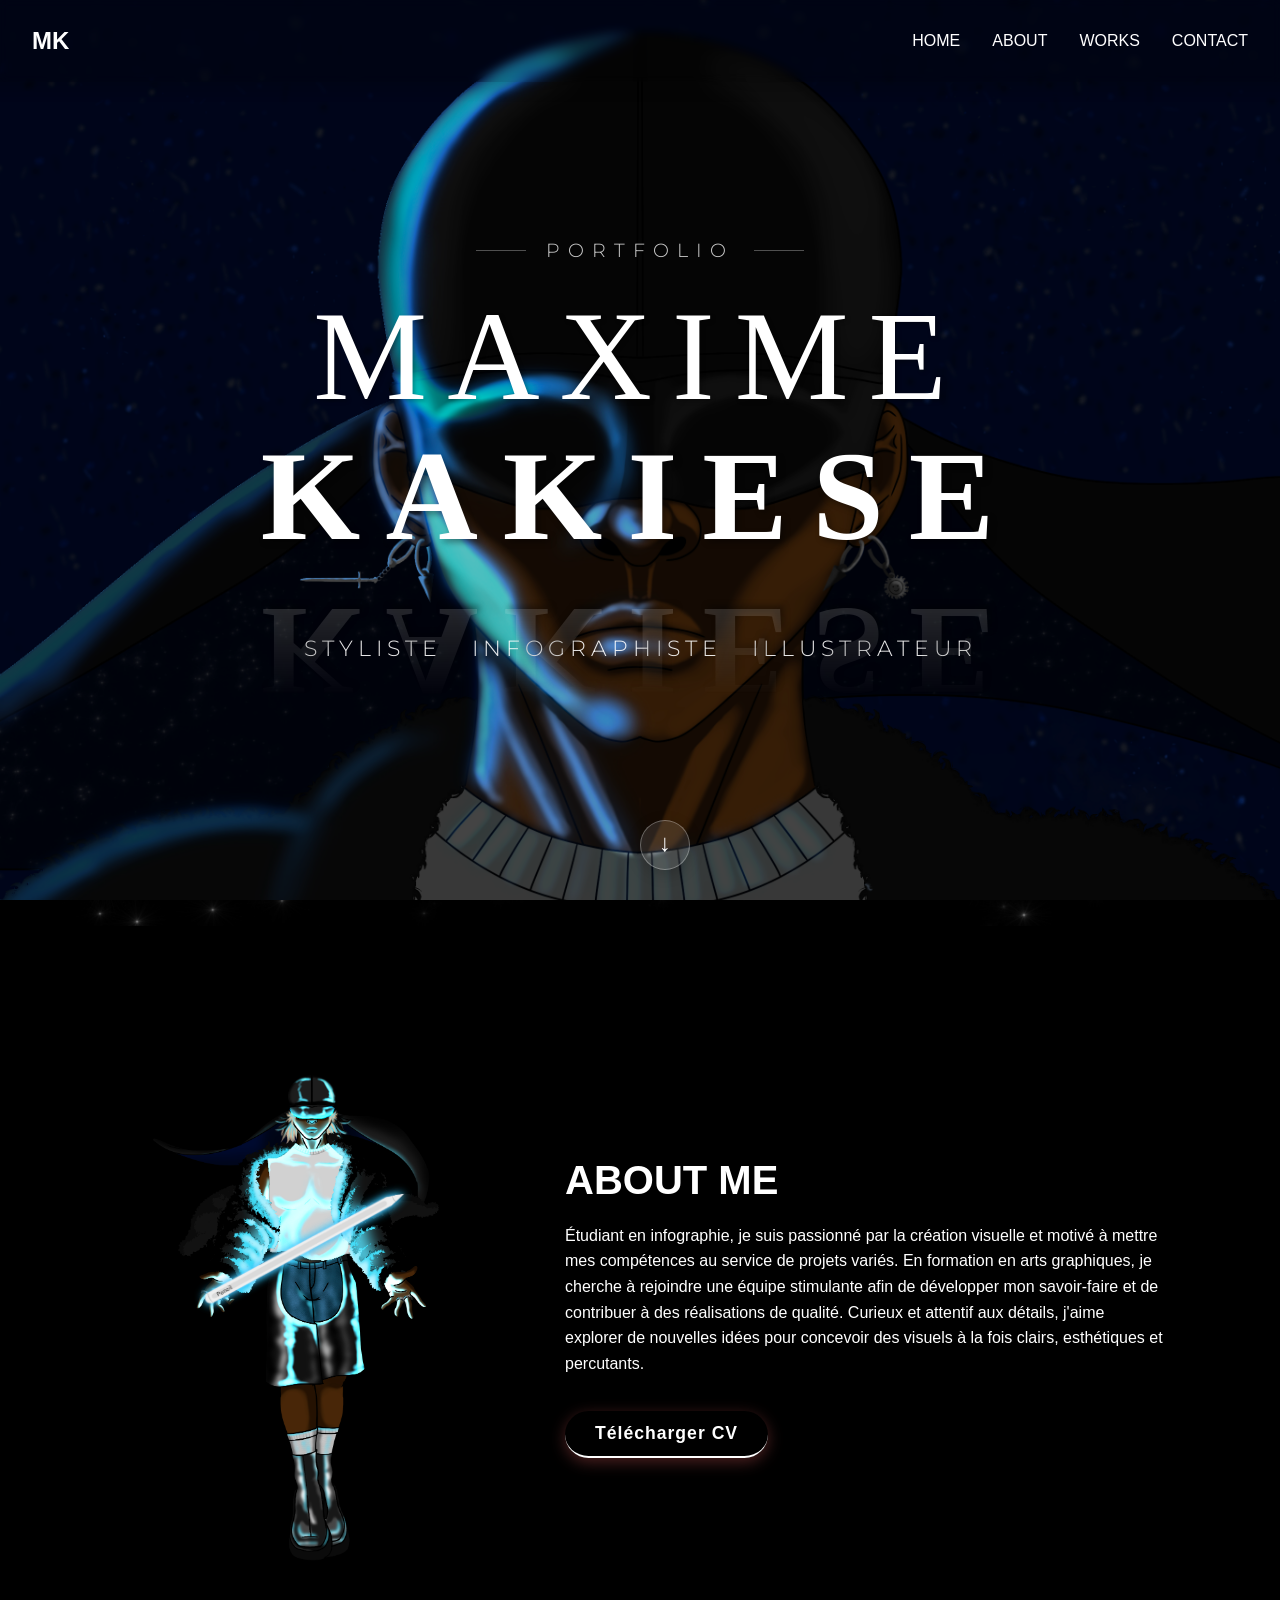
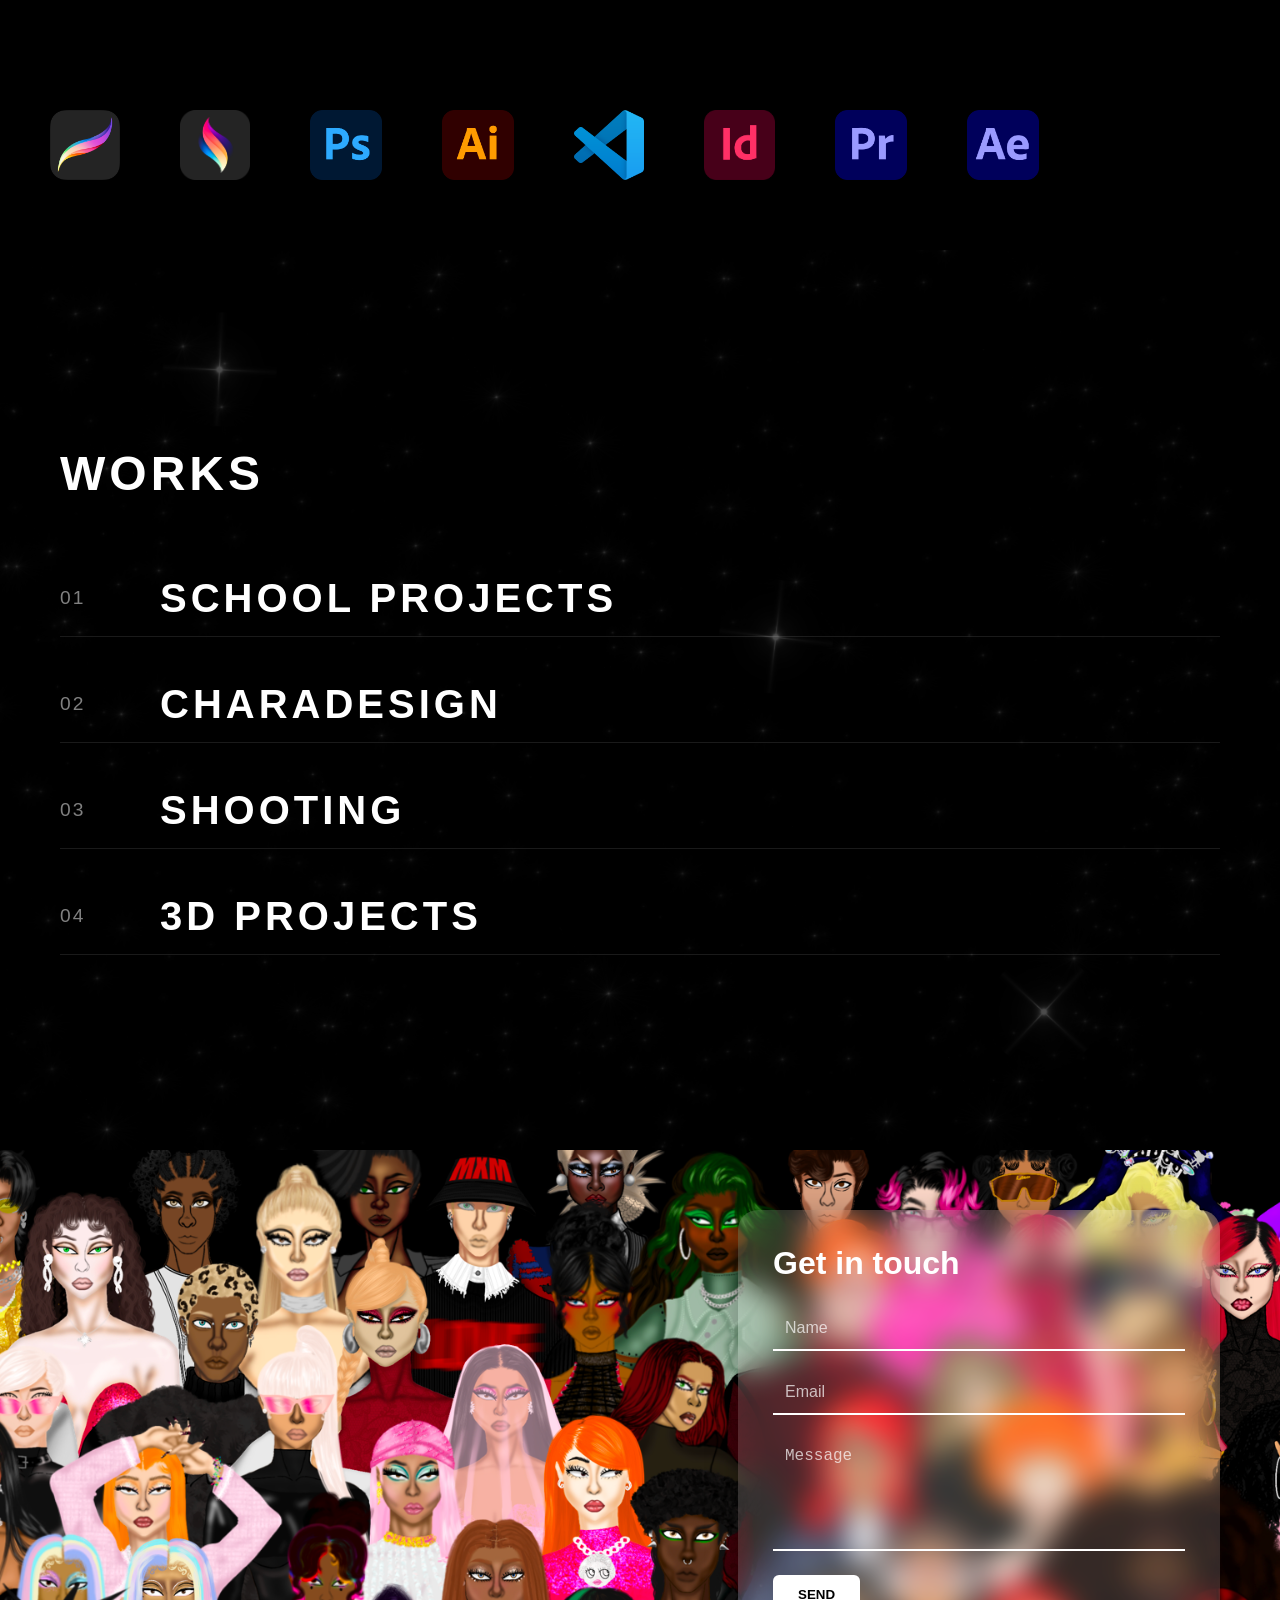
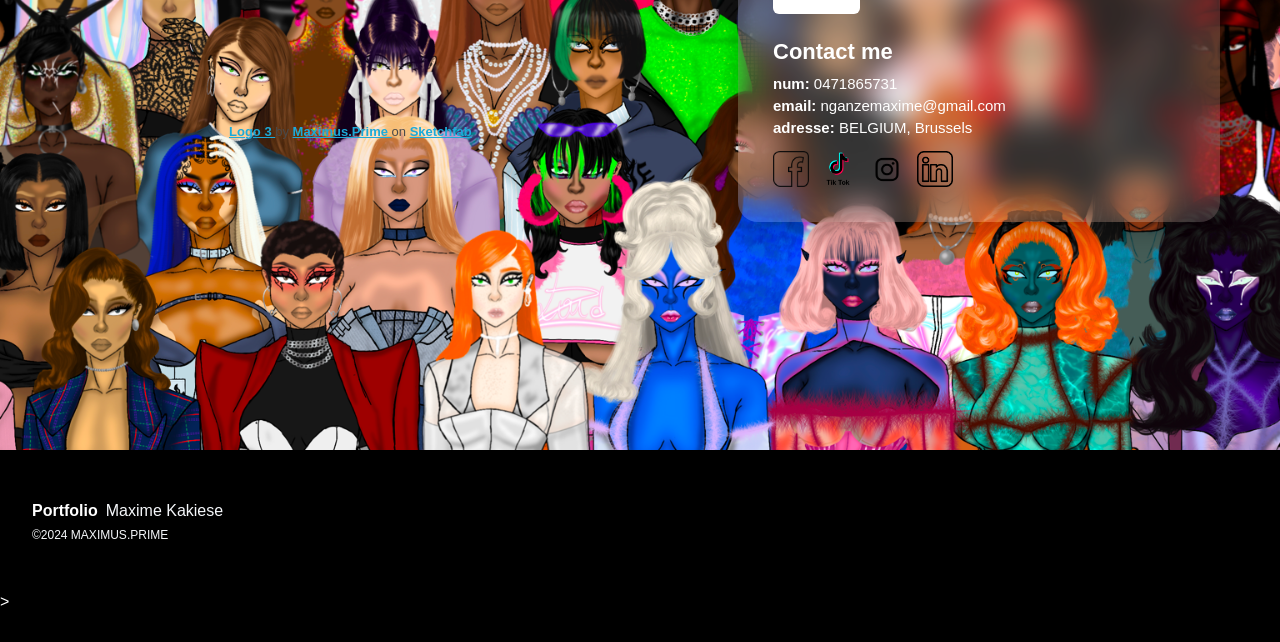
==== commit 1160404a: "Update index.html" ====
--- a/index.html
+++ b/index.html
@@ -180,7 +180,7 @@
         <span class="works-name">CHARADESIGN</span>
       </a>
       
-      <a href="https://galerie-shoot.vercel.app/" class="works-item" id="item-shooting">
+      <a href="https://galerie-shoot-19yaotv1w-nganzemaxime-7551s-projects.vercel.app/" class="works-item" id="item-shooting">
         <span class="works-number">03</span>
         <span class="works-name">SHOOTING</span>
       </a>
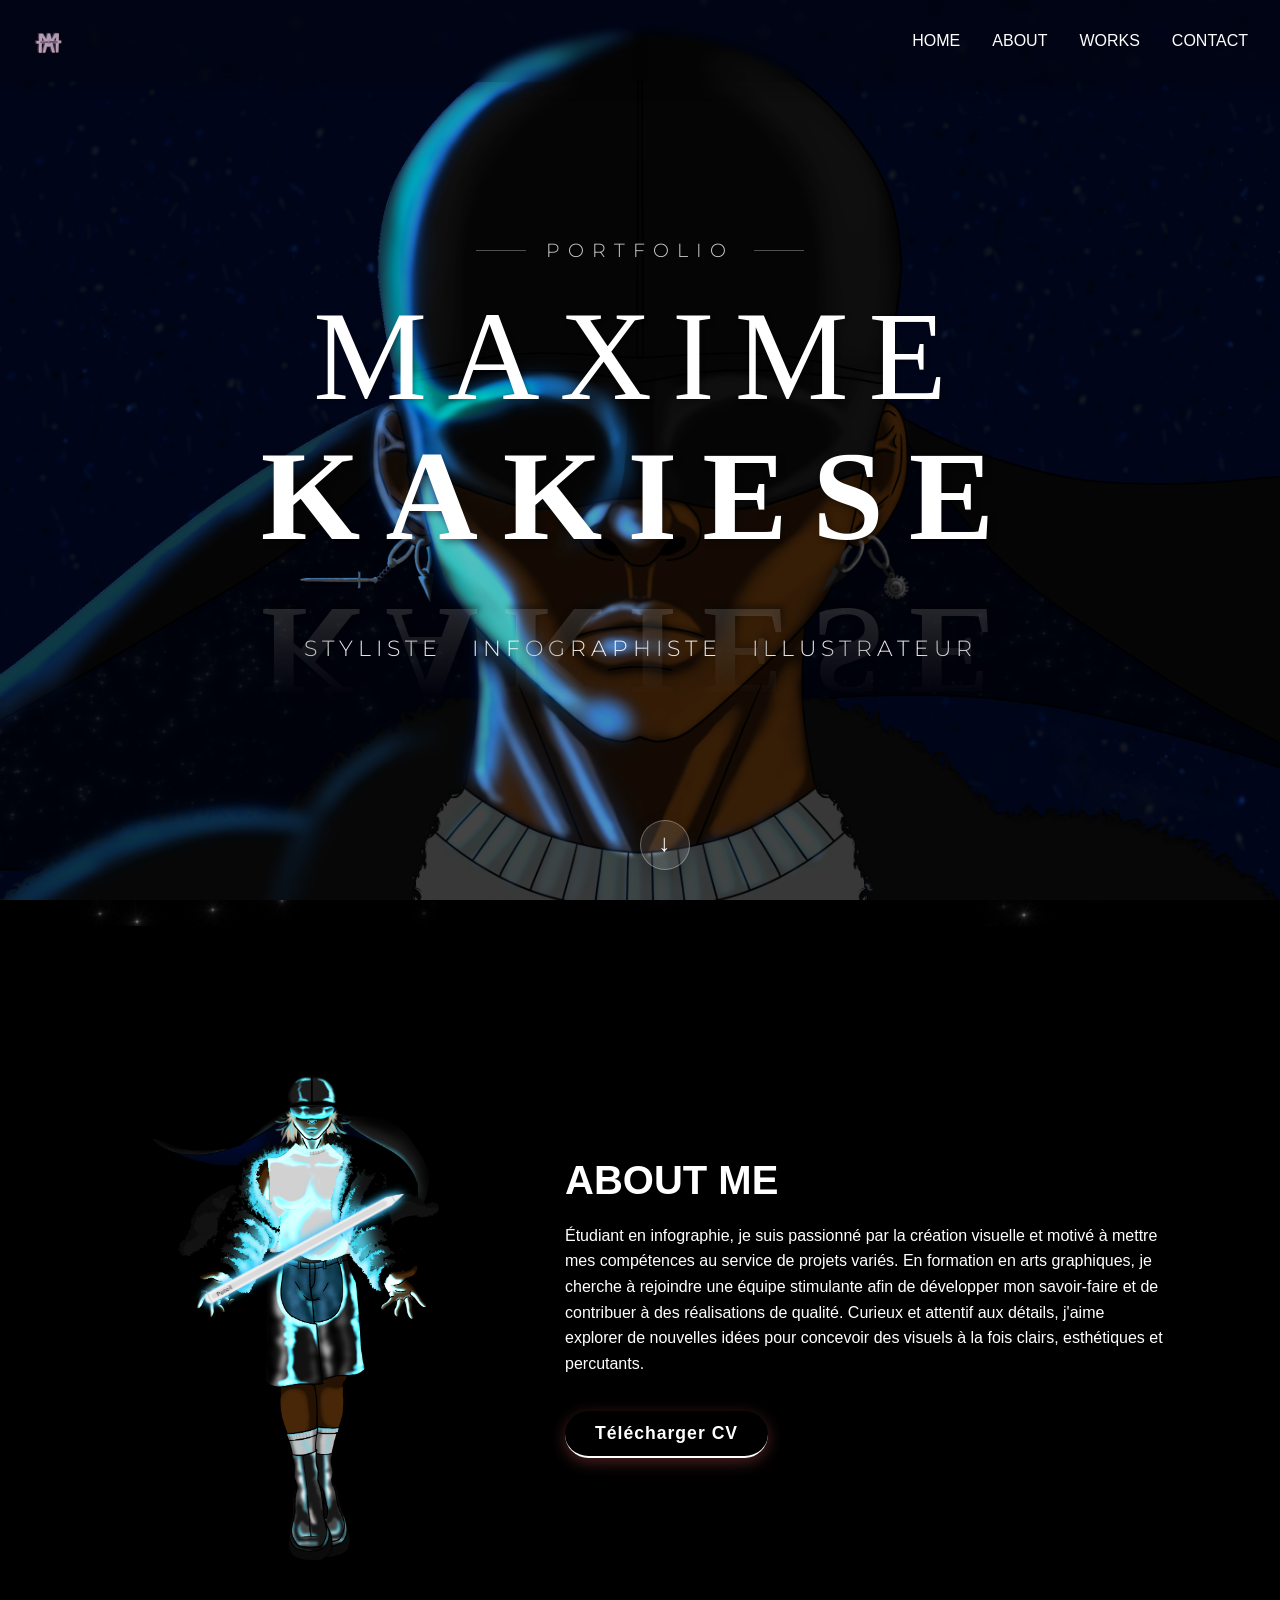
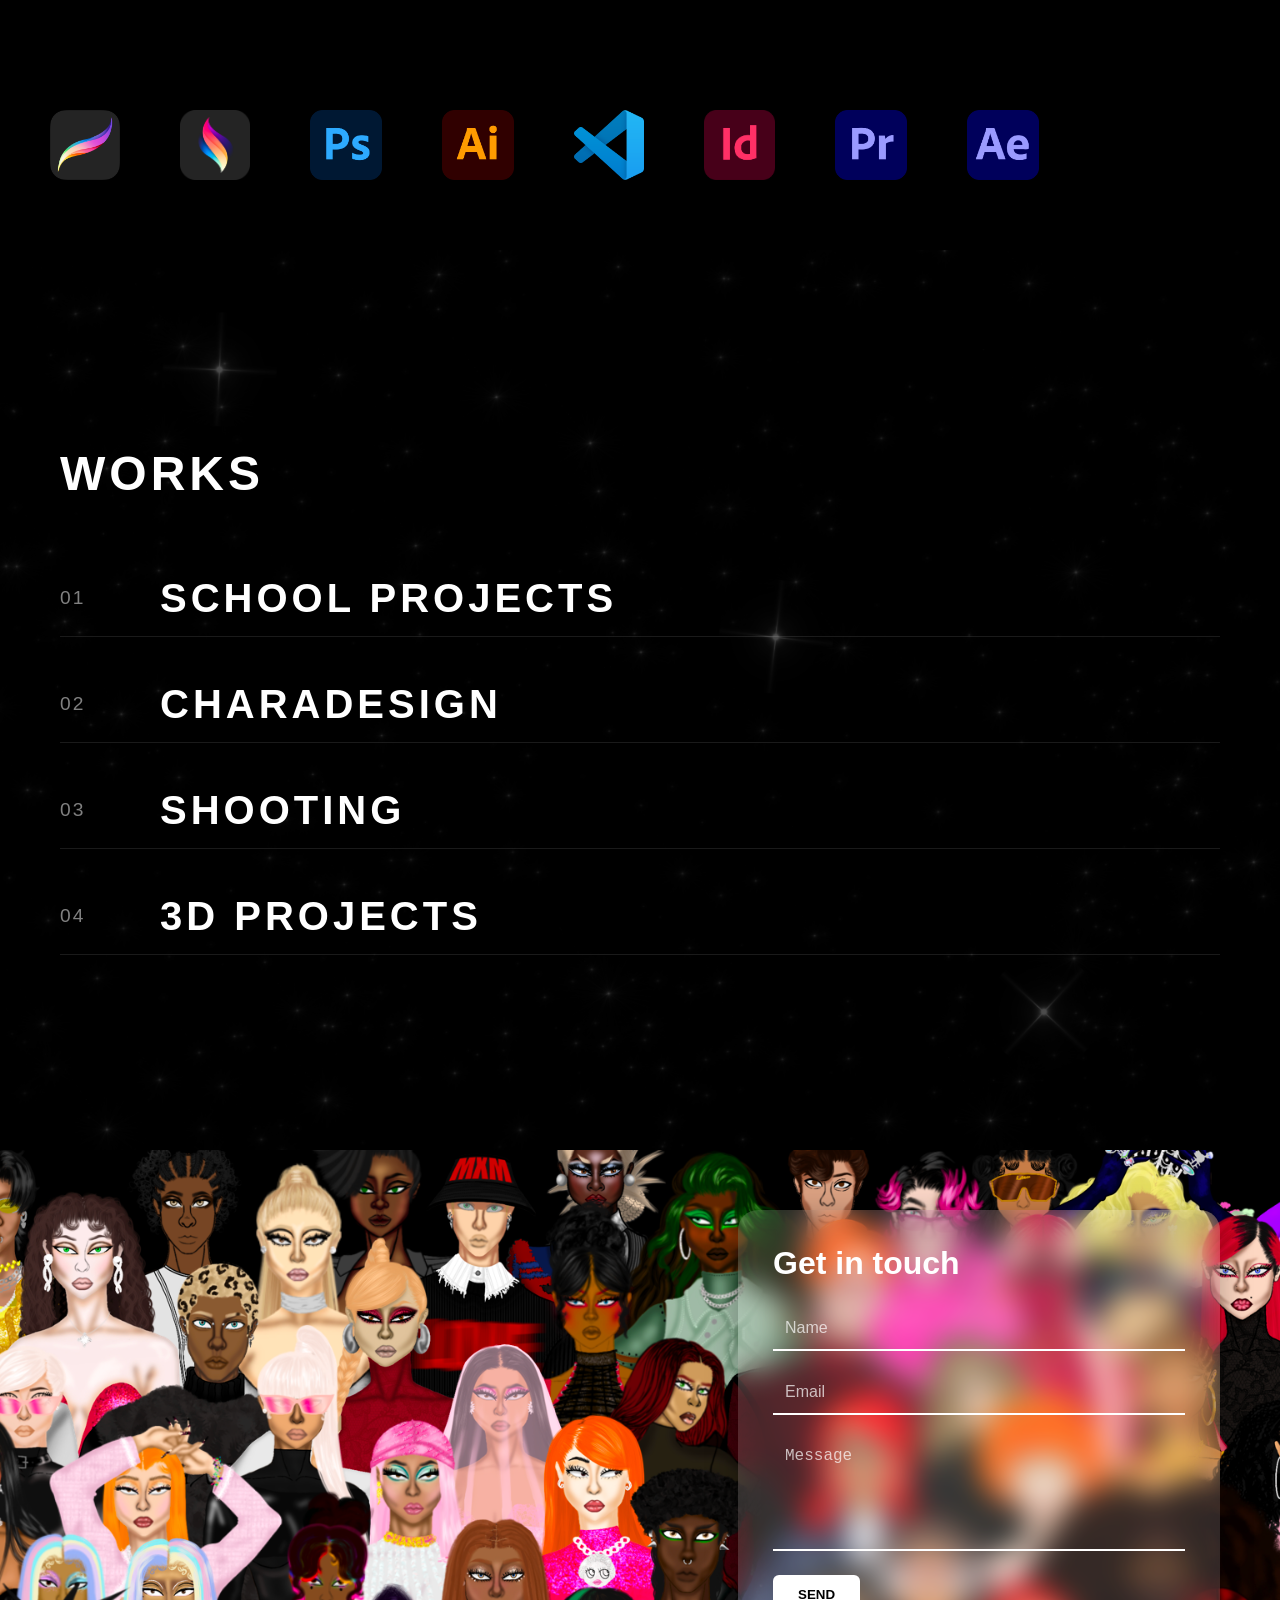
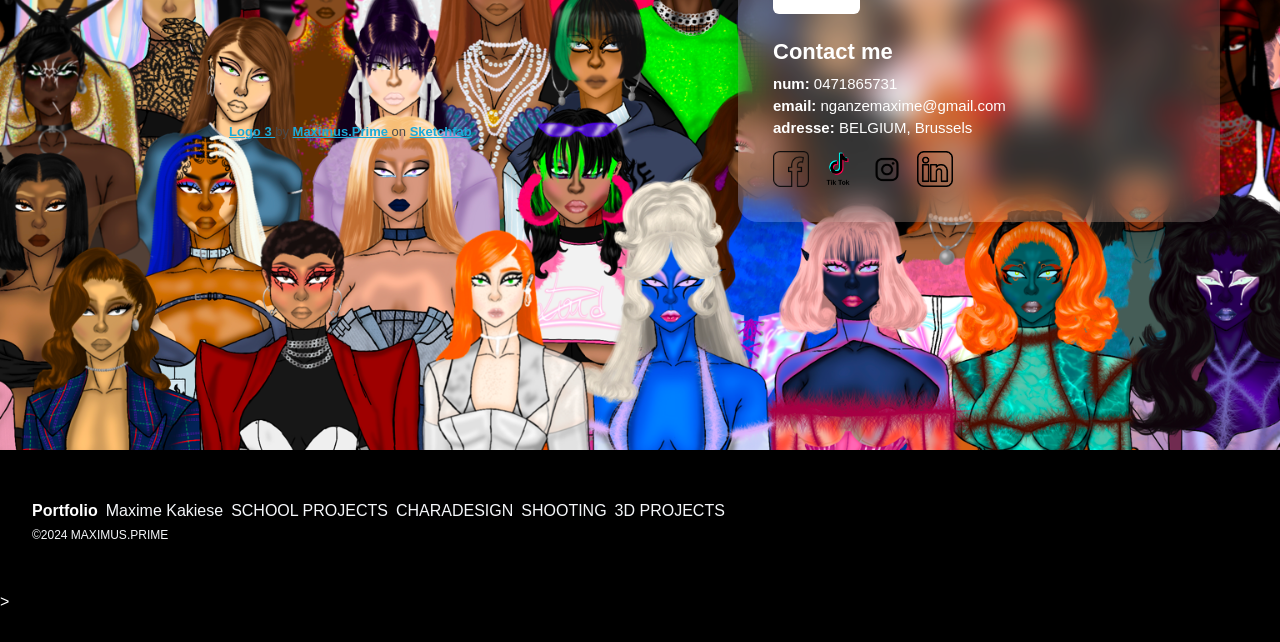
==== commit 4e928ee9: "Add dynamic carousel functionality to index.html" ====
--- a/index.html
+++ b/index.html
@@ -17,14 +17,112 @@
 <link href="https://fonts.googleapis.com/css2?family=Cormorant+Garamond:wght@300;400;600;700&family=Montserrat:wght@300;400;500&display=swap" rel="stylesheet">
 </head>
 
+<!-- Script pour le carrousel dynamique -->
+<script>
+document.addEventListener('DOMContentLoaded', function() {
+  // Configuration du carrousel
+  const slides = document.querySelectorAll('.carousel-slide');
+  const indicators = document.querySelectorAll('.indicator');
+  let currentSlide = 0;
+  const slideInterval = 5000; // 5 secondes
+  let intervalId;
+  
+  // Fonction pour changer de slide
+  function goToSlide(index) {
+    if (index < 0) index = slides.length - 1;
+    if (index >= slides.length) index = 0;
+    
+    // Mettre à jour les slides
+    slides.forEach(slide => slide.classList.remove('active'));
+    slides[index].classList.add('active');
+    
+    // Mettre à jour les indicateurs
+    indicators.forEach(indicator => indicator.classList.remove('active'));
+    indicators[index].classList.add('active');
+    
+    currentSlide = index;
+  }
+  
+  // Fonction pour passer à la slide suivante
+  function nextSlide() {
+    goToSlide(currentSlide + 1);
+  }
+  
+  // Démarrer le carrousel automatique
+  function startCarousel() {
+    stopCarousel();
+    intervalId = setInterval(nextSlide, slideInterval);
+  }
+  
+  // Arrêter le carrousel automatique
+  function stopCarousel() {
+    if (intervalId) {
+      clearInterval(intervalId);
+    }
+  }
+  
+  // Ajouter les événements aux indicateurs
+  indicators.forEach((indicator, index) => {
+    indicator.addEventListener('click', () => {
+      goToSlide(index);
+      stopCarousel();
+      startCarousel(); // Redémarrer après clic
+    });
+    
+    // Pour mobile/tactile
+    indicator.addEventListener('touchstart', (e) => {
+      e.preventDefault();
+      goToSlide(index);
+      stopCarousel();
+      startCarousel();
+    });
+  });
+  
+  // Pause au survol (optionnel)
+  const carouselContainer = document.querySelector('.carousel-container');
+  if (carouselContainer) {
+    carouselContainer.addEventListener('mouseenter', stopCarousel);
+    carouselContainer.addEventListener('mouseleave', startCarousel);
+    
+    // Pour mobile
+    carouselContainer.addEventListener('touchstart', stopCarousel);
+    carouselContainer.addEventListener('touchend', startCarousel);
+  }
+  
+  // Démarrer le carrousel
+  startCarousel();
+  
+  // Optionnel : précharger les images pour éviter les flashs
+  function preloadImages() {
+    slides.forEach(slide => {
+      const bgImage = window.getComputedStyle(slide).backgroundImage;
+      const img = new Image();
+      img.src = bgImage.slice(4, -1).replace(/"/g, '');
+    });
+  }
+  preloadImages();
+});
+</script>
+
 <body>
 
-<!-- Section Hero -->
+<!-- Section Hero avec carrousel dynamique -->
 <section class="hero" id="home">
+  <!-- Carrousel d'images dynamique -->
+  <div class="carousel-container">
+    <div class="carousel-slide active" style="background-image: url('moi/Illustration_sans_titre 2.png');"></div>
+    <div class="carousel-slide" style="background-image: url('moi/IMG_1545.jpeg');"></div>
+    <div class="carousel-slide" style="background-image: url('moi/1756341858_Illustration_sans_titre 4.png');"></div>
+    <div class="carousel-slide" style="background-image: url('moi/68af3625328fa.jpg');"></div>
+    <div class="carousel-slide" style="background-image: url('moi/Page_8-9.png');"></div>
+  </div>
+
+  <!-- Overlay (gardé pour la cohérence) -->
   <div class="overlay"></div>
 
-  <!-- Navbar -->
+  <!-- Navbar (inchangée) -->
   <header class="navbar">
+    <!-- ... Votre navbar existante ... -->
     <div class="logo">
       <img src="logo moi/Logo navbar.png" alt="Maxime Kakiese Logo" onerror="this.style.display='none'; this.nextElementSibling.style.display='block';">
       <span class="logo-text">MK</span>
@@ -43,18 +141,22 @@
     </div>
   </header>
 
-  <!-- Contenu principal de la bannière -->
+  <!-- Indicateurs du carrousel -->
+  <div class="carousel-indicators">
+    <div class="indicator active" data-slide="0"></div>
+    <div class="indicator" data-slide="1"></div>
+    <div class="indicator" data-slide="2"></div>
+    <div class="indicator" data-slide="3"></div>
+     <div class="indicator" data-slide="4"></div>
+  </div>
+
+  <!-- Contenu principal de la bannière (inchangé) -->
   <div class="hero-content">
-    <!-- Texte "PORTFOLIO" en haut avec animation -->
     <div class="hero-supra">PORTFOLIO</div>
-    
-    <!-- Nom principal avec animation -->
     <div class="hero-name-container">
       <div class="first-name">MAXIME</div>
       <div class="last-name">KAKIESE</div>
     </div>
-    
-    <!-- Titres avec animation -->
     <div class="hero-titles">
       <div class="title-item" id="title1">STYLISTE</div>
       <div class="title-item" id="title2">INFOGRAPHISTE</div>
@@ -62,7 +164,7 @@
     </div>
   </div>
   
-  <!-- Bouton scroll -->
+  <!-- Bouton scroll (inchangé) -->
   <div class="scroll-indicator">
     <div class="scroll-btn">
       <span class="scroll-arrow">↓</span>
@@ -170,17 +272,17 @@
     
     <!-- Menu vertical -->
     <div class="works-menu">
-      <a href="https://galerie-scolaire-mq0j1orfd-nganzemaxime-7551s-projects.vercel.app/" class="works-item" id="item-fashion">
+      <a href="fashion.html" class="works-item" id="item-fashion">
         <span class="works-number">01</span>
         <span class="works-name"> SCHOOL PROJECTs</span>
       </a>
       
-      <a href="https://galerie-dessin-3cbs10uhy-nganzemaxime-7551s-projects.vercel.app/" class="works-item" id="item-charadesign">
+      <a href="https://galerie-dessin.vercel.app/" class="works-item" id="item-charadesign">
         <span class="works-number">02</span>
         <span class="works-name">CHARADESIGN</span>
       </a>
       
-      <a href="https://galerie-shoot-19yaotv1w-nganzemaxime-7551s-projects.vercel.app/" class="works-item" id="item-shooting">
+      <a href="shooting.html" class="works-item" id="item-shooting">
         <span class="works-number">03</span>
         <span class="works-name">SHOOTING</span>
       </a>
@@ -371,7 +473,7 @@
   </div>
   <div class="content">
     <div>
-      <div><b>Portfolio</b><a href="#">Maxime Kakiese</a>
+      <div><b>Portfolio</b><a href="#">Maxime Kakiese</a><a href="#">SCHOOL PROJECTS</a><a href="#">CHARADESIGN</a><a href="#">SHOOTING</a><a href="#">3D PROJECTS</a>
     </div>
     <div><a class="image" href="https://codepen.io/z-" target="_blank" style="background-image: url(&quot;https://s3-us-west-2.amazonaws.com/s.cdpn.io/199011/happy.svg&quot;)"></a>
       <p>©2024 MAXIMUS.PRIME</p>
@@ -511,6 +613,38 @@
 </script>
 
 
+<!-- Script pour le bouton scroll -->
+<script>
+document.addEventListener('DOMContentLoaded', function() {
+  const scrollBtn = document.querySelector('.scroll-indicator');
+  const aboutSection = document.getElementById('about');
+  
+  if (scrollBtn && aboutSection) {
+    // Fonction pour scroller vers la section about
+    function scrollToAbout() {
+      const navbarHeight = document.querySelector('.navbar').offsetHeight;
+      const aboutPosition = aboutSection.offsetTop - navbarHeight;
+      
+      window.scrollTo({
+        top: aboutPosition,
+        behavior: 'smooth'
+      });
+    }
+    
+    // Ajouter l'événement click
+    scrollBtn.addEventListener('click', scrollToAbout);
+    
+    // Pour mobile (touch)
+    scrollBtn.addEventListener('touchstart', function(e) {
+      e.preventDefault();
+      scrollToAbout();
+    });
+    
+    // Ajouter un effet de survol (optionnel)
+    scrollBtn.style.cursor = 'pointer';
+  }
+});
+</script>
 
 
 
@@ -526,3 +660,4 @@
 
 </body>
 </html>
+
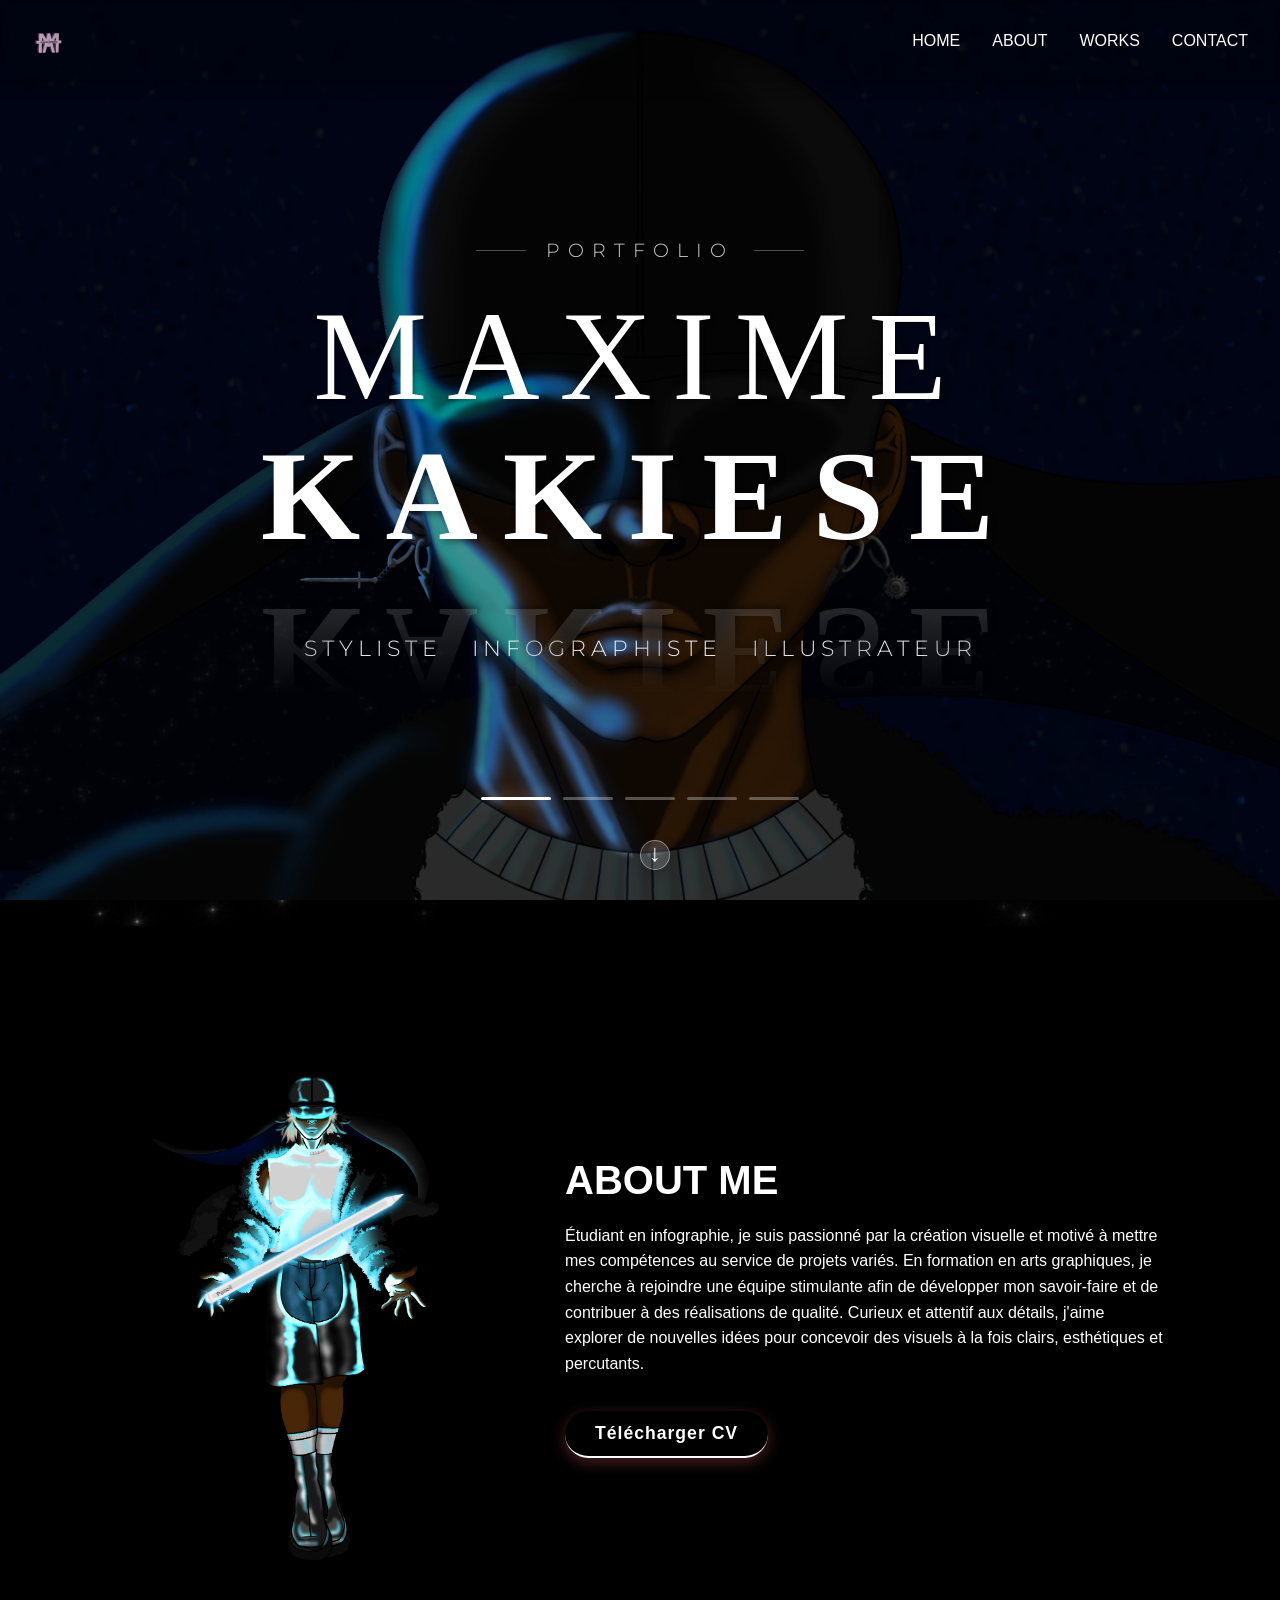
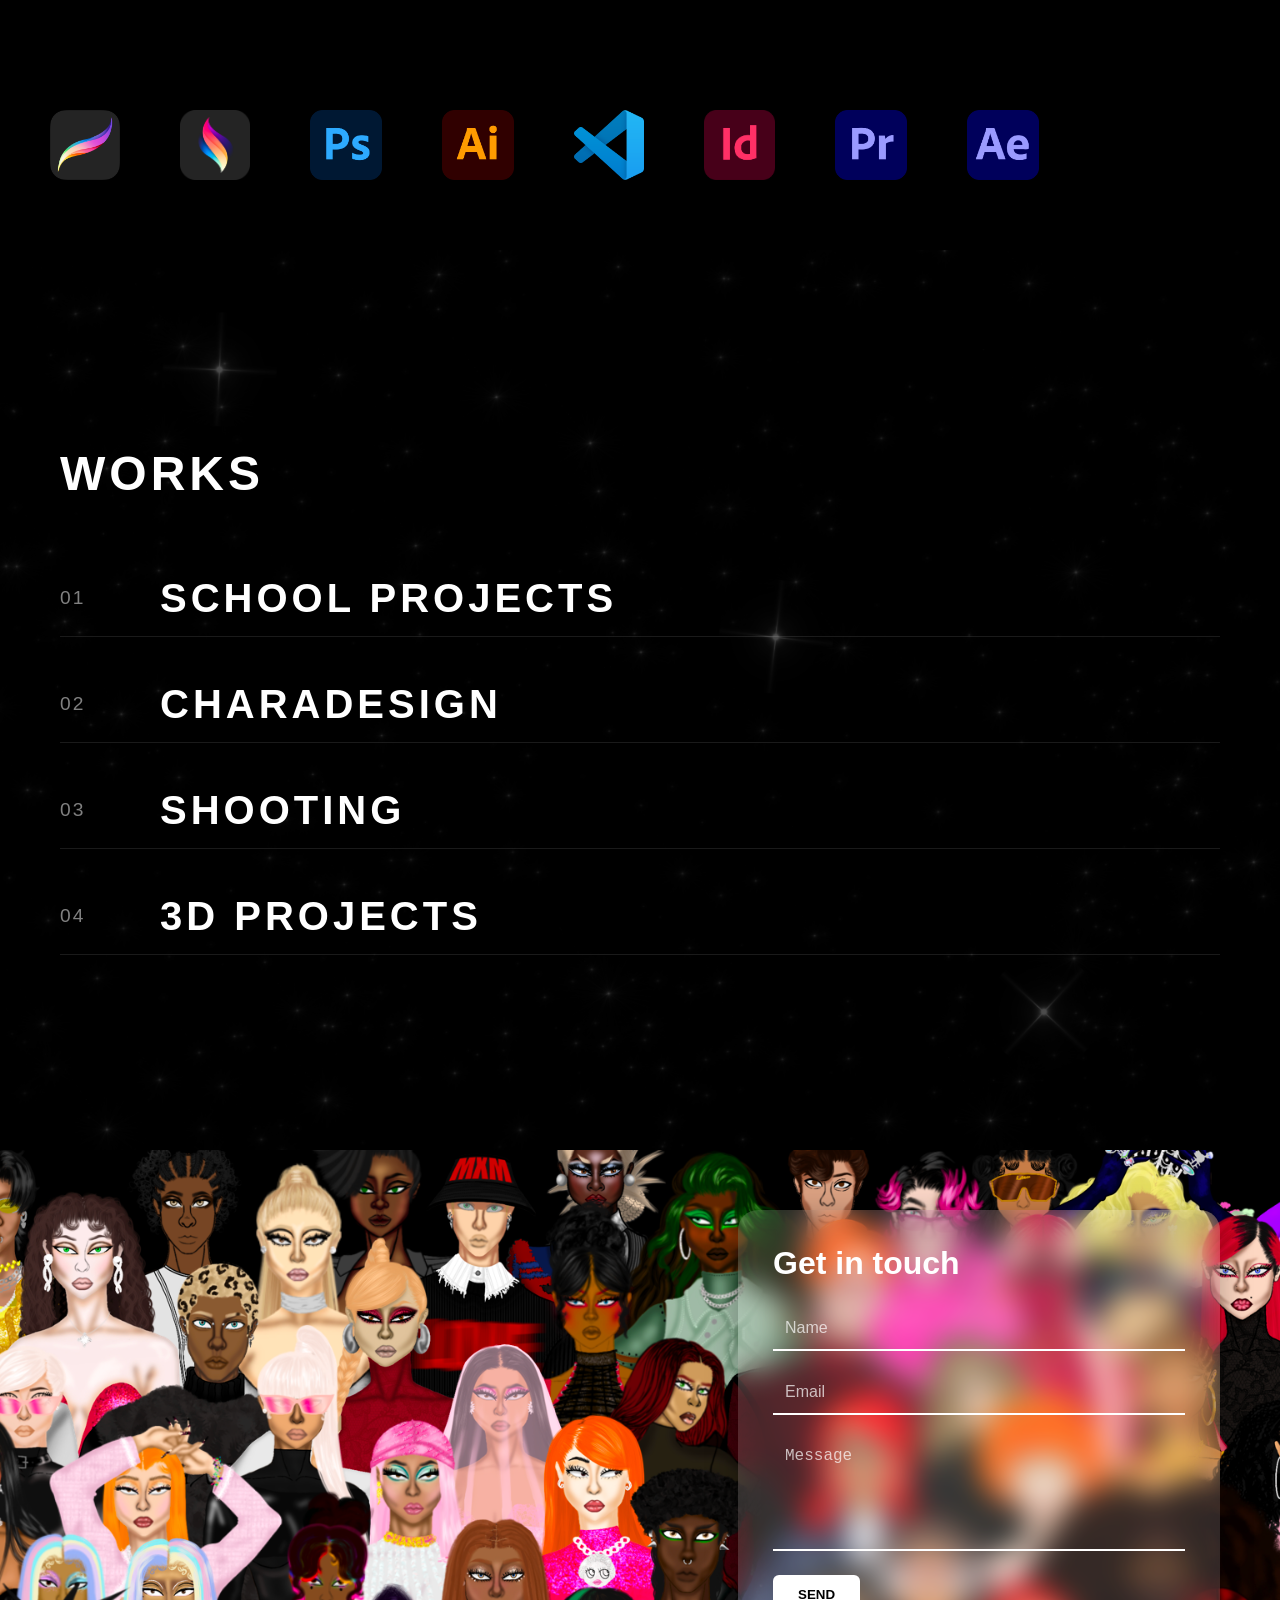
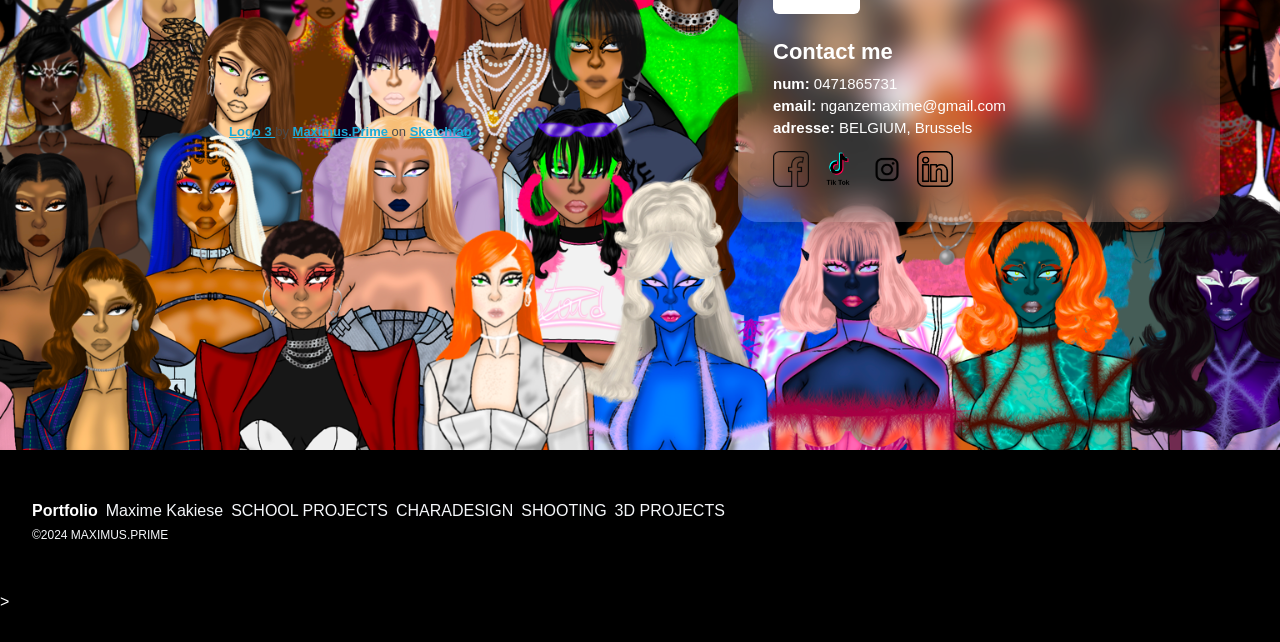
==== commit 73027942: "Update links for fashion and shooting projects" ====
--- a/index.html
+++ b/index.html
@@ -272,7 +272,7 @@
     
     <!-- Menu vertical -->
     <div class="works-menu">
-      <a href="fashion.html" class="works-item" id="item-fashion">
+      <a href="https://galerie-scolaire-mq0j1orfd-nganzemaxime-7551s-projects.vercel.app/" class="works-item" id="item-fashion">
         <span class="works-number">01</span>
         <span class="works-name"> SCHOOL PROJECTs</span>
       </a>
@@ -282,7 +282,7 @@
         <span class="works-name">CHARADESIGN</span>
       </a>
       
-      <a href="shooting.html" class="works-item" id="item-shooting">
+      <a href="https://galerie-shoot-19yaotv1w-nganzemaxime-7551s-projects.vercel.app/" class="works-item" id="item-shooting">
         <span class="works-number">03</span>
         <span class="works-name">SHOOTING</span>
       </a>
--- a/esthetic.css
+++ b/esthetic.css
@@ -41,7 +41,7 @@
   align-items: center;
   padding: 1rem 2rem;
   background: rgba(0, 0, 0, 0.2);
-  backdrop-filter: blur(5px);
+  backdrop-filter: blur(1px);
 }
 
 .navbar::after {
@@ -268,6 +268,7 @@
 
 /* Indicateur de scroll */
 /* Indicateur de scroll - BOUTON BRILLANT CENTRÉ */
+/* Indicateur de scroll - BOUTON CENTRÉ ET PLUS PETIT */
 .scroll-indicator {
   position: absolute;
   bottom: 30px;
@@ -276,9 +277,10 @@
   display: flex;
   justify-content: center;
   align-items: center;
-  z-index: 10;
+  z-index: 15;
   opacity: 0;
   animation: fadeIn 1s ease 2s forwards;
+  cursor: pointer;
 }
 
 .scroll-btn {
@@ -286,11 +288,11 @@
   flex-direction: column;
   align-items: center;
   justify-content: center;
-  width: 50px;
-  height: 50px;
-  background: rgba(255, 255, 255, 0.1);
+  width: 30px;  /* Changé de 50px à 40px */
+  height: 30px; /* Changé de 50px à 40px */
+  background: rgba(255, 255, 255, 0.15);
   backdrop-filter: blur(5px);
-  border: 1px solid rgba(255, 255, 255, 0.3);
+  border: 1px solid rgba(255, 255, 255, 0.4);
   border-radius: 50%;
   cursor: pointer;
   transition: all 0.3s ease;
@@ -298,6 +300,53 @@
   overflow: hidden;
   box-shadow: 0 4px 15px rgba(0, 0, 0, 0.2);
 }
+
+.scroll-btn::before {
+  content: '';
+  position: absolute;
+  top: 0;
+  left: -100%;
+  width: 100%;
+  height: 100%;
+  background: linear-gradient(90deg, transparent, rgba(255, 255, 255, 0.4), transparent);
+  transition: left 0.5s ease;
+  z-index: -1;
+}
+
+.scroll-btn:hover {
+  transform: translateY(-3px);
+  background: rgba(255, 255, 255, 0.25);
+  border-color: rgba(255, 255, 255, 0.9);
+  box-shadow: 0 6px 20px rgba(255, 255, 255, 0.3);
+}
+
+.scroll-btn:hover::before {
+  left: 100%;
+}
+
+.scroll-btn:active {
+  transform: translateY(0);
+}
+
+.scroll-arrow {
+  font-size: 1.2rem; /* Changé de 1.5rem à 1.2rem */
+  color: white;
+  line-height: 1;
+  animation: bounceArrow 2s ease-in-out infinite;
+}
+
+/* Animation de bounce pour la flèche */
+@keyframes bounceArrow {
+  0%, 100% { 
+    transform: translateY(0); 
+  }
+  50% { 
+    transform: translateY(5px); /* Changé de 8px à 5px */
+  }
+}
+
+/* NE PAS TOUCHER À LA SECTION RESPONSIVE PLUS BAS */
+/* Gardez la section responsive existante telle quelle */
 
 .scroll-btn::before {
   content: '';
@@ -641,4 +690,125 @@
 
 .touch-device .shiny-btn:active::before {
   animation: shine 1.5s infinite;
-}+}
+
+/* ===== CARROUSEL DYNAMIQUE POUR LA BANNIÈRE ===== */
+.hero {
+  position: relative;
+  min-height: 100vh;
+  display: flex;
+  flex-direction: column;
+  color: white;
+  overflow: hidden;
+}
+
+.carousel-container {
+  position: absolute;
+  inset: 0;
+  width: 100%;
+  height: 100%;
+  z-index: 0;
+}
+
+.carousel-slide {
+  position: absolute;
+  inset: 0;
+  width: 100%;
+  height: 100%;
+  background-size: cover;
+  background-position: center;
+  background-repeat: no-repeat;
+  opacity: 0;
+  transition: opacity 1.5s ease-in-out;
+  pointer-events: none;
+}
+
+.carousel-slide.active {
+  opacity: 1;
+  z-index: 1;
+}
+
+.carousel-slide::before {
+  content: '';
+  position: absolute;
+  inset: 0;
+  background: rgba(0, 0, 0, 0.25);
+  z-index: 1;
+}
+
+/* Indicateurs du carrousel */
+.carousel-indicators {
+  position: absolute;
+  bottom: 100px;
+  left: 50%;
+  transform: translateX(-50%);
+  display: flex;
+  gap: 12px;
+  z-index: 20;
+}
+
+.indicator {
+  width: 50px;
+  height: 3px;
+  background: rgba(255, 255, 255, 0.3);
+  cursor: pointer;
+  transition: all 0.3s ease;
+  border-radius: 2px;
+}
+
+.indicator.active {
+  background: white;
+  width: 70px;
+  box-shadow: 0 0 15px rgba(255, 255, 255, 0.5);
+}
+
+.indicator:hover {
+  background: rgba(255, 255, 255, 0.8);
+}
+
+/* Ajustement du z-index pour que le contenu reste au-dessus */
+.overlay {
+  z-index: 2;
+}
+
+.navbar {
+  z-index: 30;
+}
+
+.hero-content {
+  z-index: 15;
+}
+
+.scroll-indicator {
+  z-index: 15;
+}
+
+/* Responsive pour les indicateurs */
+@media (max-width: 768px) {
+  .carousel-indicators {
+    bottom: 80px;
+  }
+  
+  .indicator {
+    width: 30px;
+  }
+  
+  .indicator.active {
+    width: 50px;
+  }
+}
+
+@media (max-width: 480px) {
+  .carousel-indicators {
+    bottom: 70px;
+    gap: 8px;
+  }
+  
+  .indicator {
+    width: 25px;
+  }
+  
+  .indicator.active {
+    width: 40px;
+  }
+}
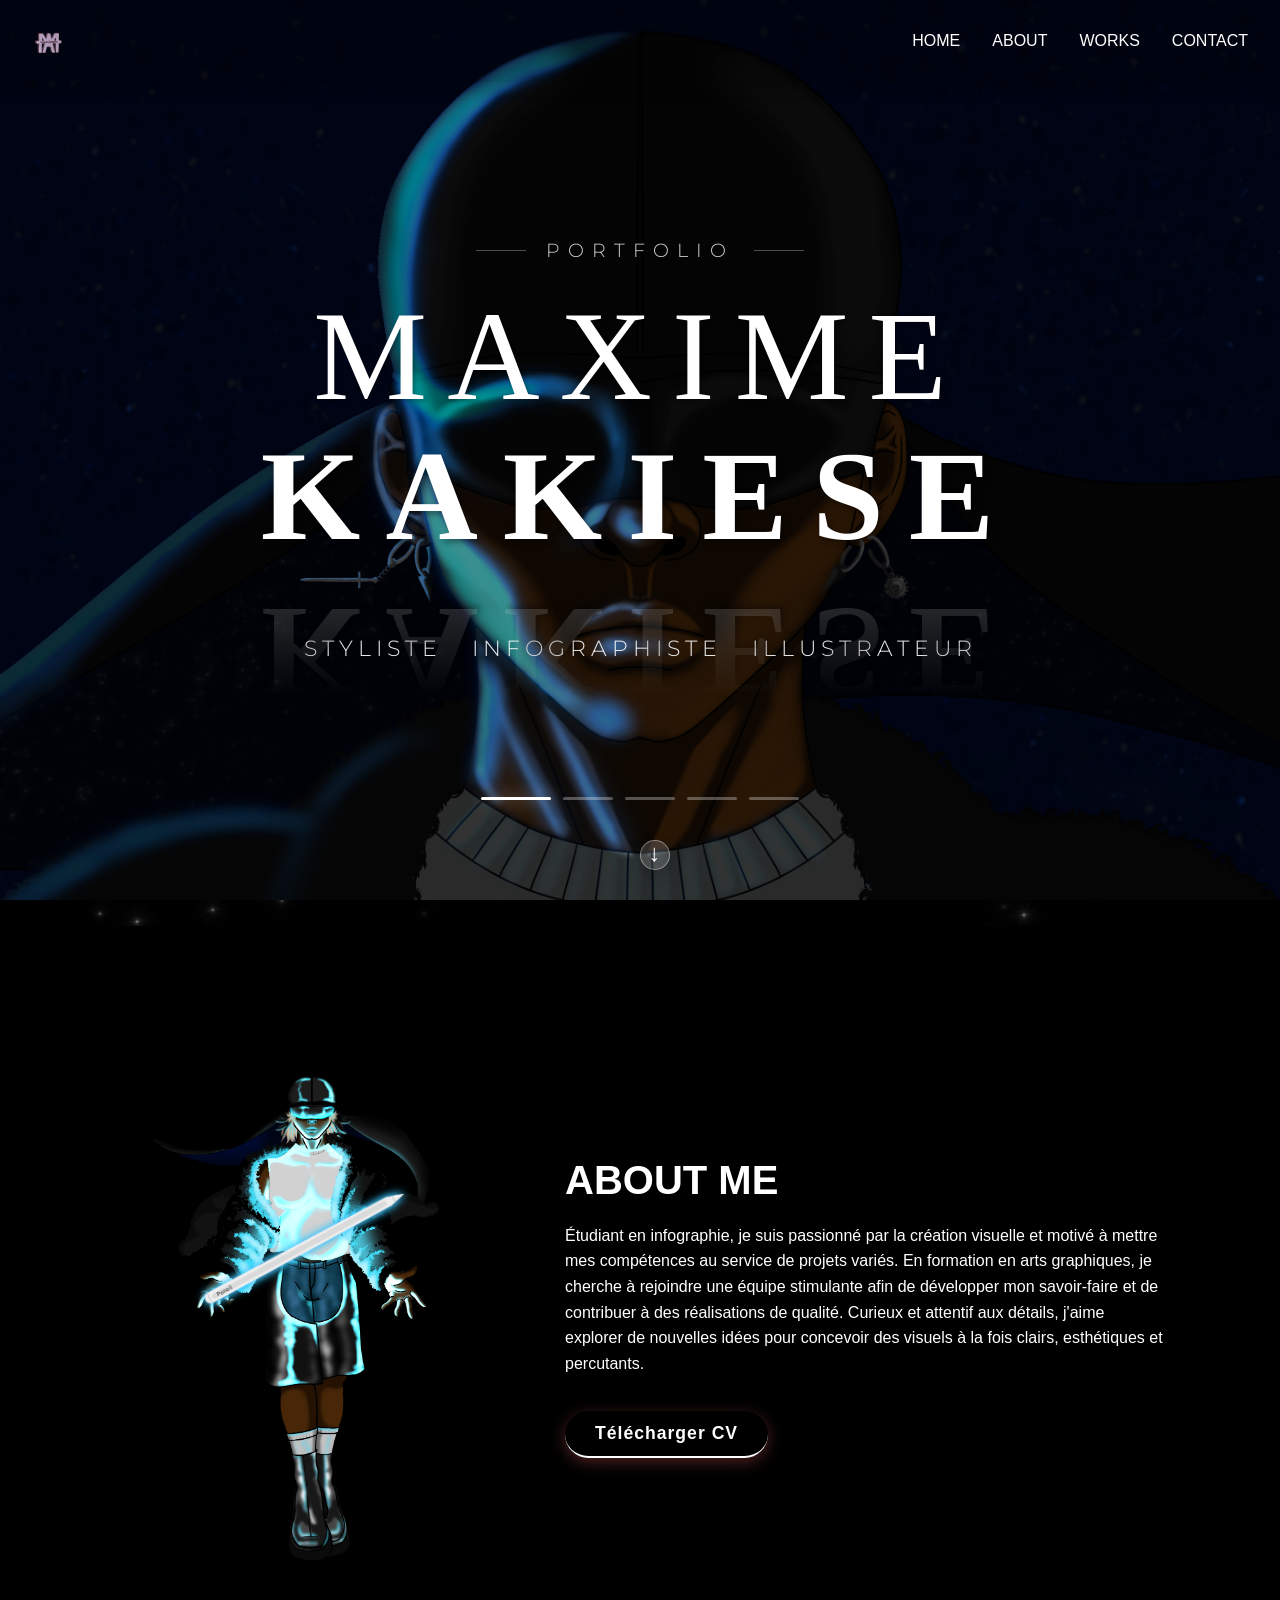
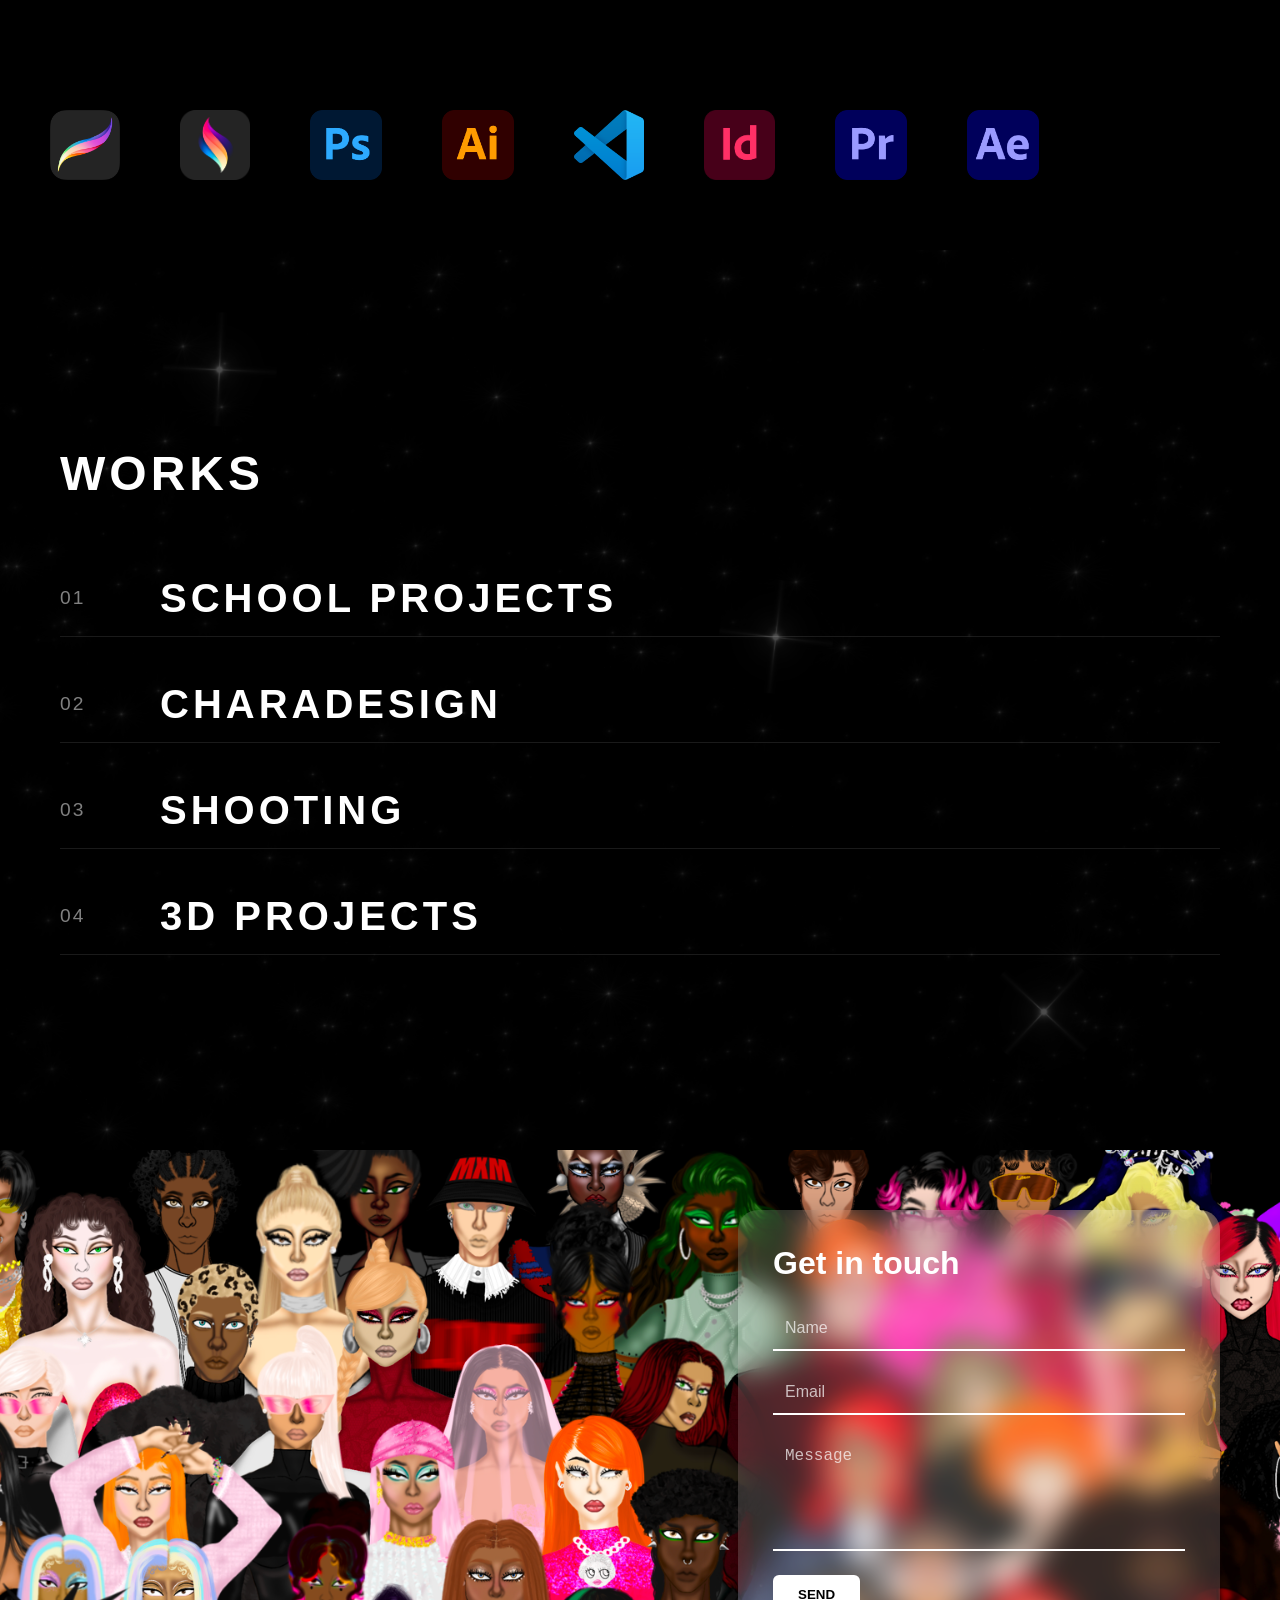
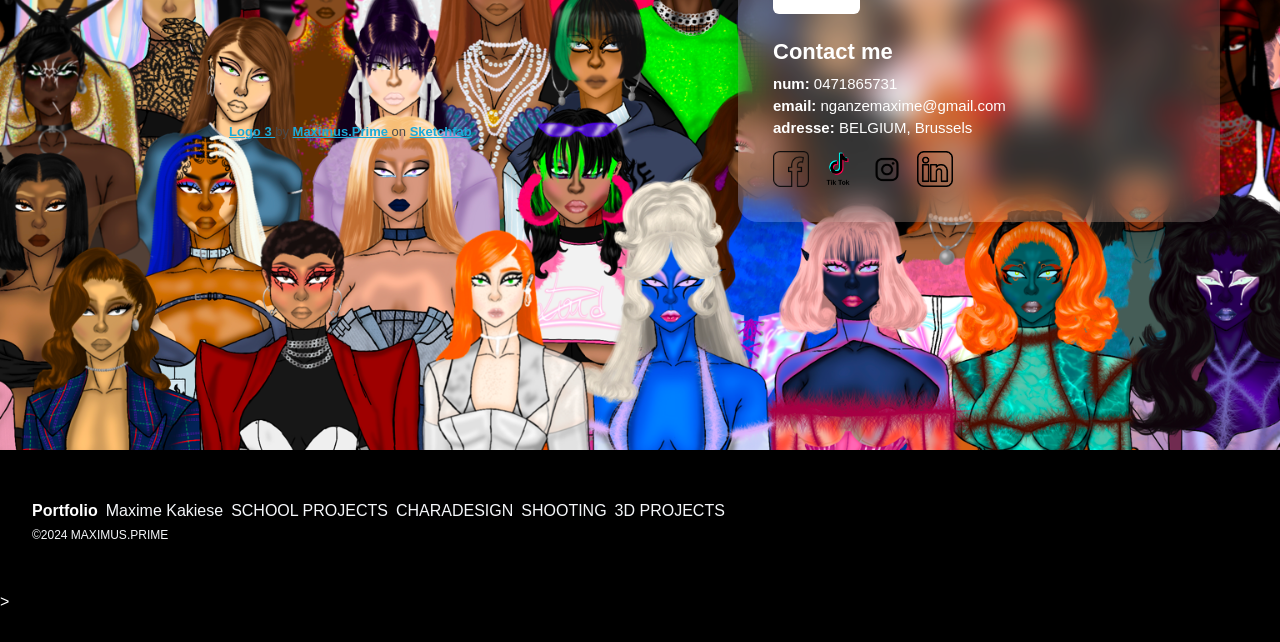
==== commit a20a0001: "Update portfolio links in index.html" ====
--- a/index.html
+++ b/index.html
@@ -24,7 +24,7 @@
   const slides = document.querySelectorAll('.carousel-slide');
   const indicators = document.querySelectorAll('.indicator');
   let currentSlide = 0;
-  const slideInterval = 5000; // 5 secondes
+  const slideInterval = 3500; 
   let intervalId;
   
   // Fonction pour changer de slide
@@ -473,7 +473,7 @@
   </div>
   <div class="content">
     <div>
-      <div><b>Portfolio</b><a href="#">Maxime Kakiese</a><a href="#">SCHOOL PROJECTS</a><a href="#">CHARADESIGN</a><a href="#">SHOOTING</a><a href="#">3D PROJECTS</a>
+      <div><b>Portfolio</b><a href="#">Maxime Kakiese</a><a href="https://galerie-scolaire-mq0j1orfd-nganzemaxime-7551s-projects.vercel.app/">SCHOOL PROJECTS</a><a href="https://galerie-dessin.vercel.app/">CHARADESIGN</a><a href="https://galerie-shoot-19yaotv1w-nganzemaxime-7551s-projects.vercel.app/">SHOOTING</a><a href="#">3D PROJECTS</a>
     </div>
     <div><a class="image" href="https://codepen.io/z-" target="_blank" style="background-image: url(&quot;https://s3-us-west-2.amazonaws.com/s.cdpn.io/199011/happy.svg&quot;)"></a>
       <p>©2024 MAXIMUS.PRIME</p>
